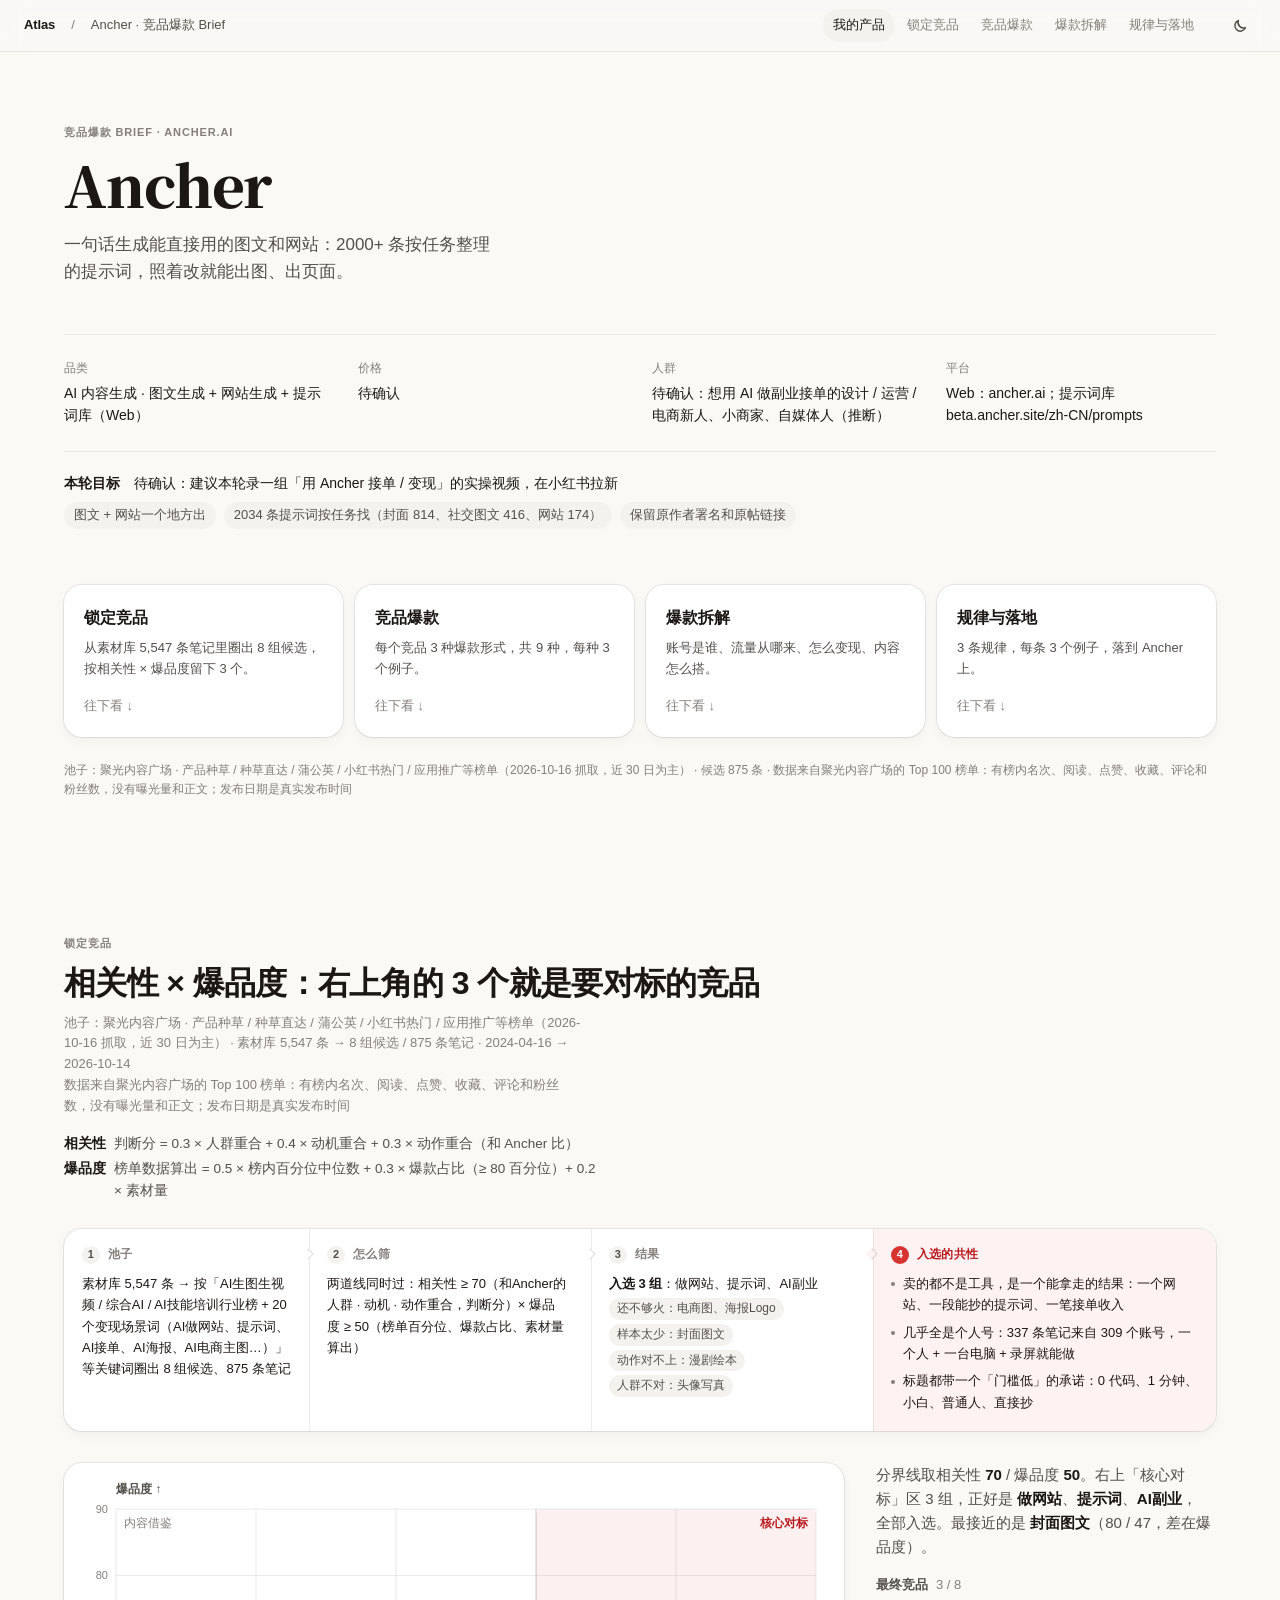
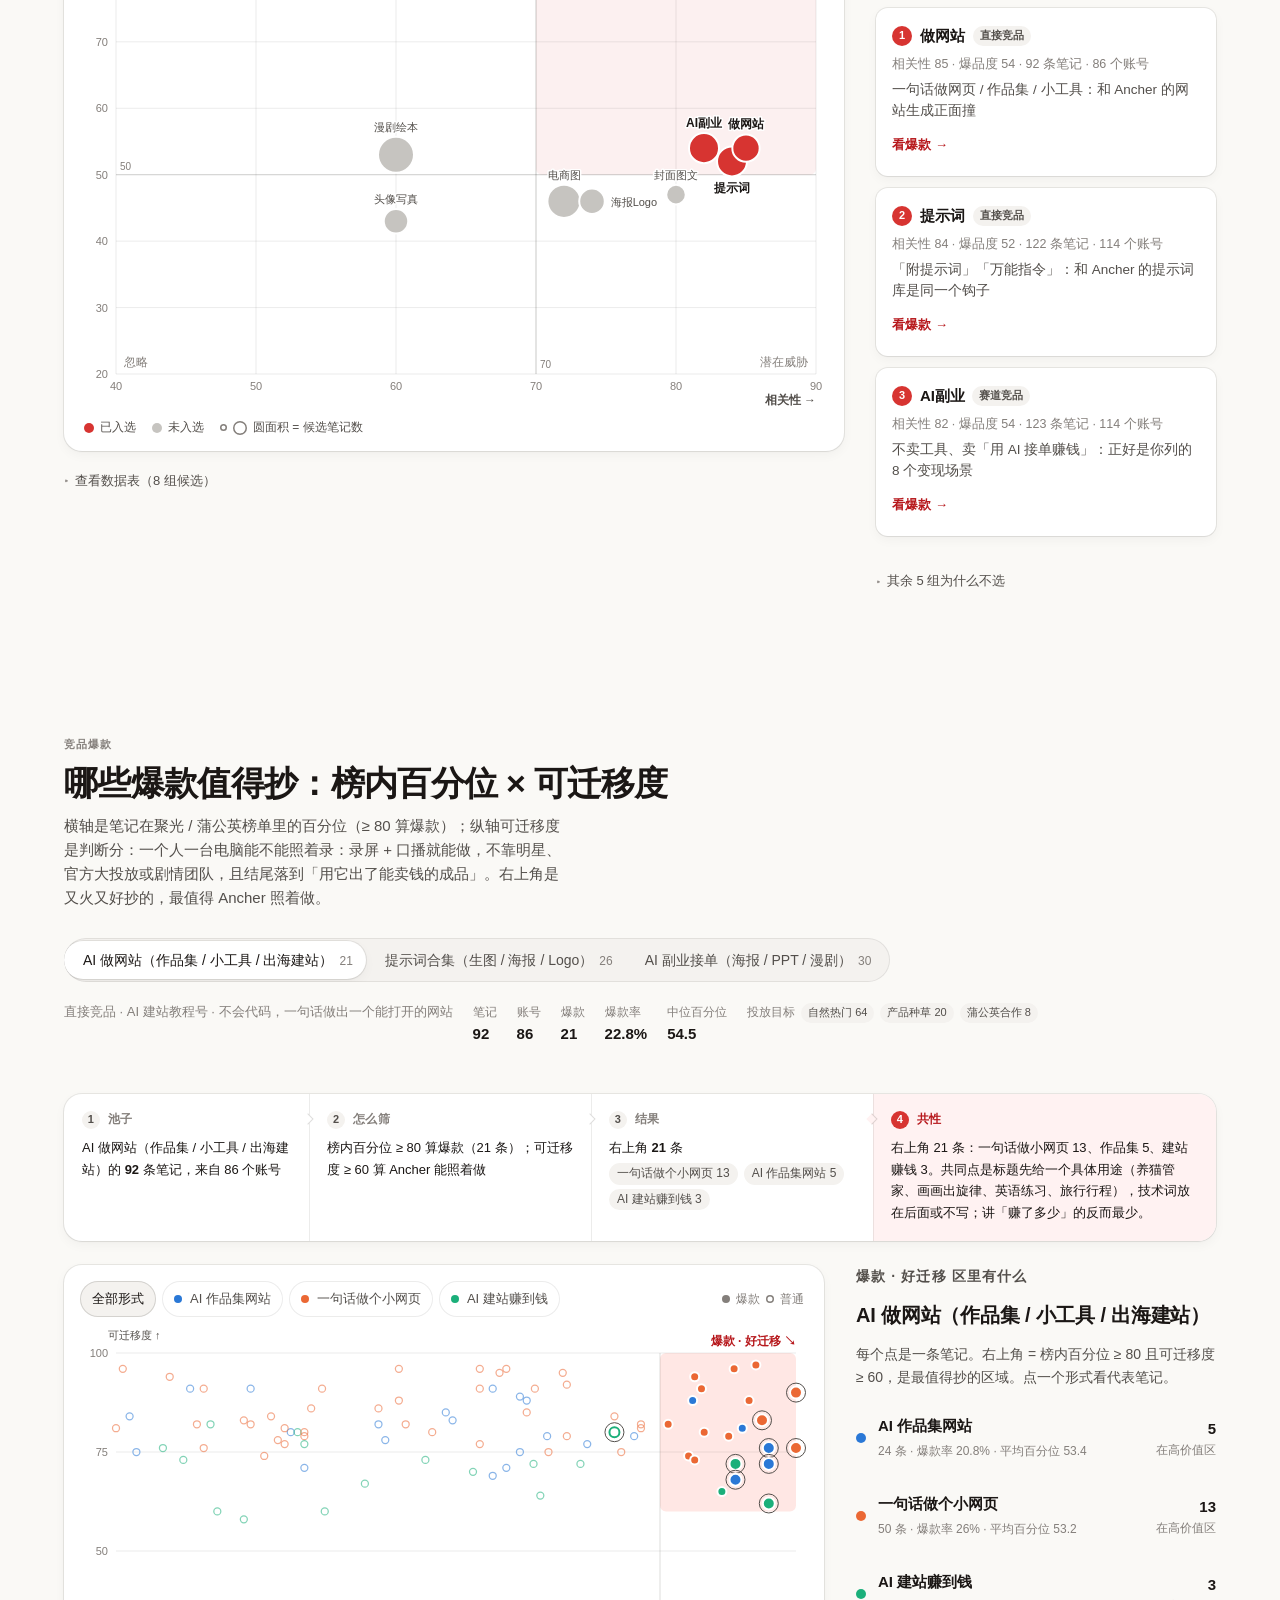
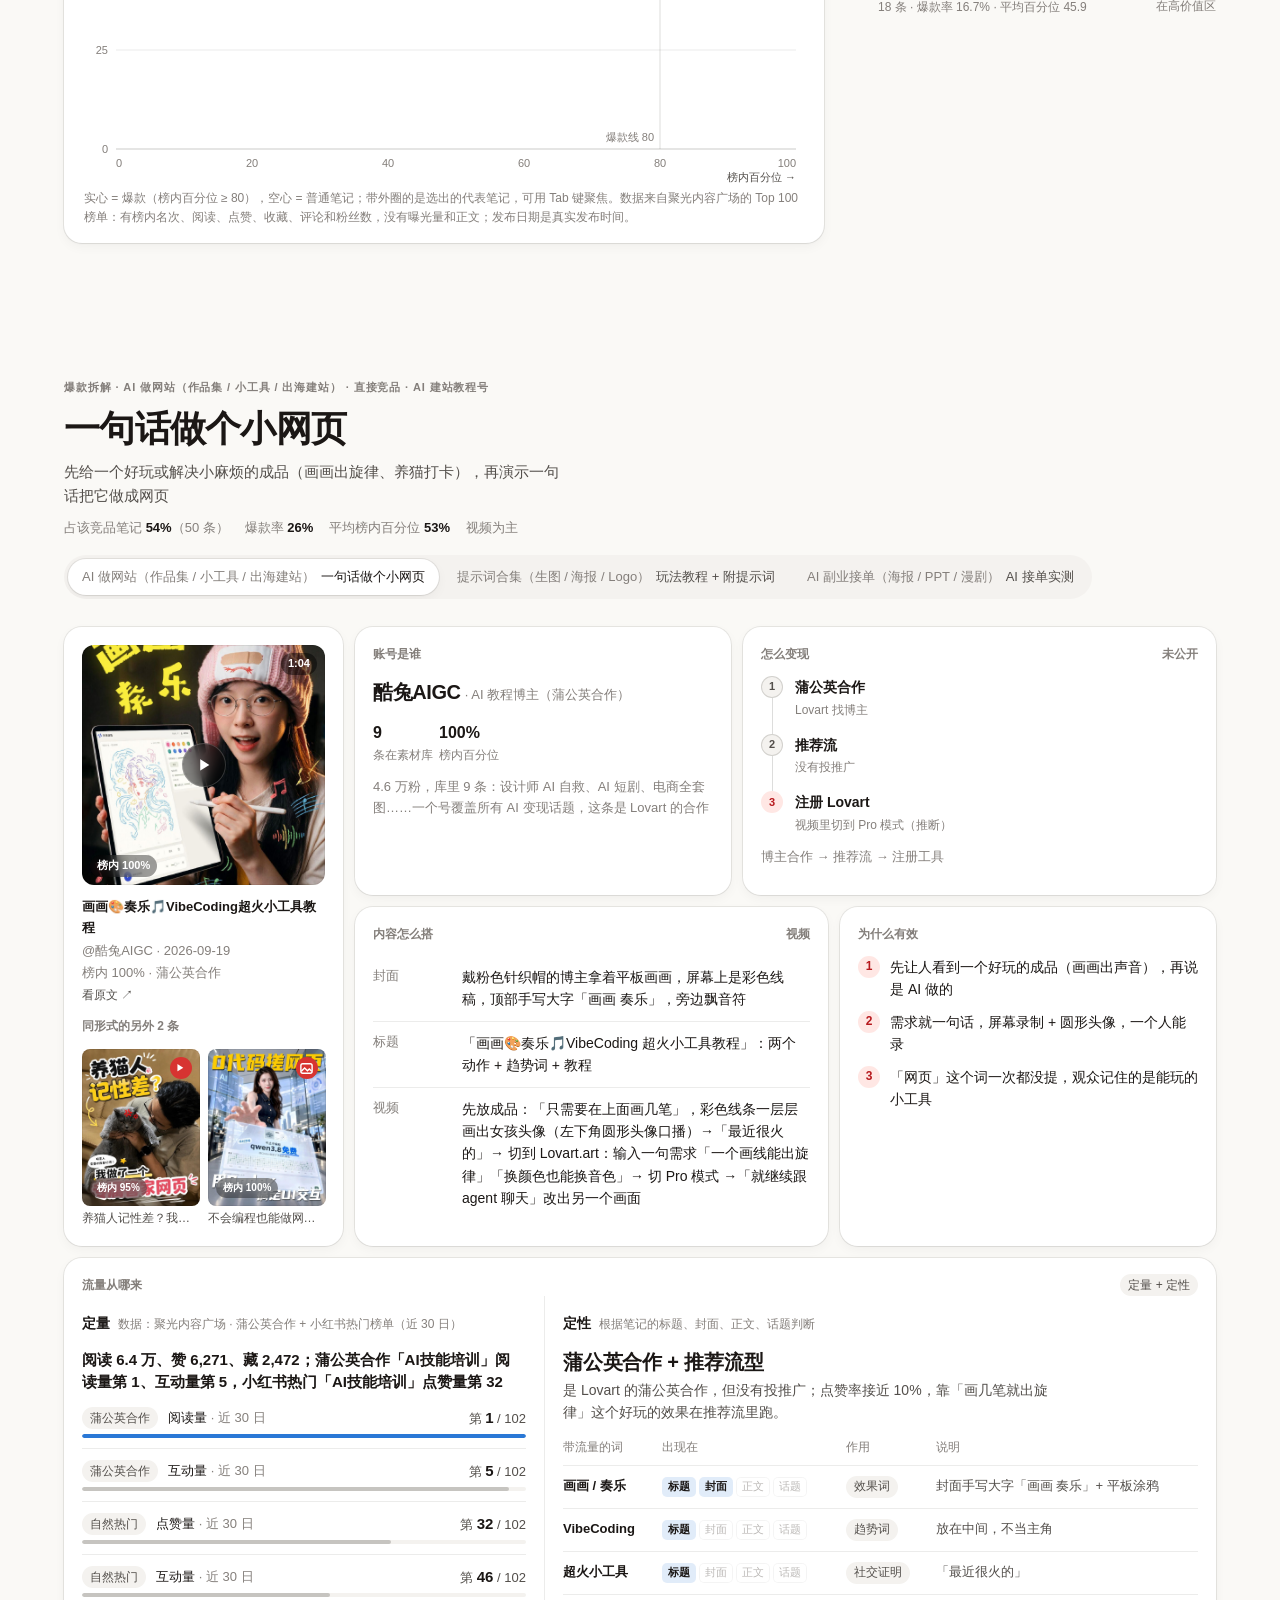
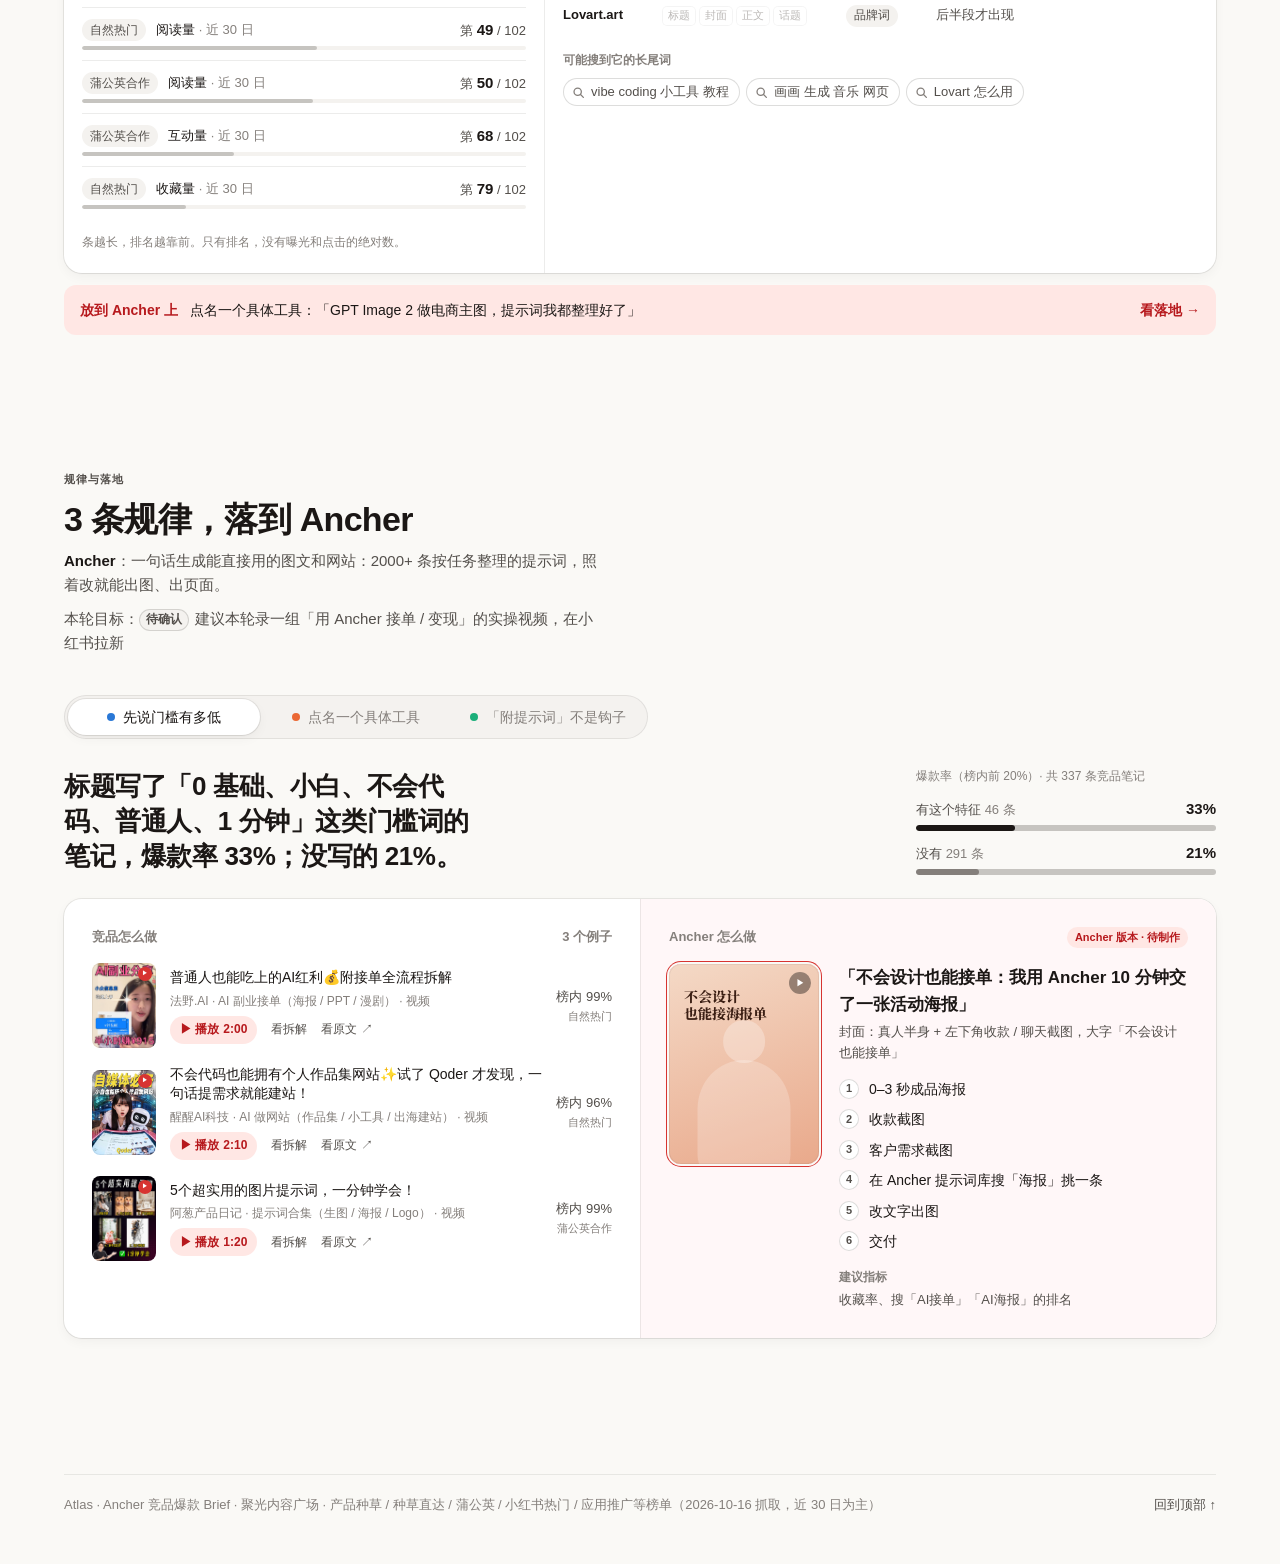
==== site/ancher-gen/index.html @ b638f9b0 "Add Ancher image/web generation brief (ancher-gen) Co-Authored-By: Claude Opus 5.5 <noreply@anthropi" ====
<!doctype html>
<html lang="zh-CN">
<head>
<meta charset="utf-8">
<meta name="viewport" content="width=device-width, initial-scale=1">
<script>try { const t = localStorage.getItem('atlas-theme'); if (t === 'light' || t === 'dark') document.documentElement.dataset.theme = t; } catch {}</script>
<title>Atlas Brief</title>
<link rel="stylesheet" href="../assets/base.css">
<style>

  /* one-page brief frame */
  @media (prefers-reduced-motion: no-preference) { html { scroll-behavior: smooth; } }
  .brief > section { scroll-margin-top: 64px; }
  .brief > section + section { padding-top: 136px; }
  @media (max-width: 720px) { .brief > section + section { padding-top: 104px; } }
  .brief-foot { max-width: 1200px; margin: 136px auto 0; padding: 0 24px 48px; font-size: 13px; color: var(--ink-3); }
  .brief-foot > div { display: flex; flex-wrap: wrap; justify-content: space-between; gap: 8px 24px; padding-top: 20px; border-top: 1px solid var(--line); }
  .brief-foot a { color: var(--ink-2); text-decoration: none; transition: color 150ms ease; }
  @media (hover: hover) and (pointer: fine) { .brief-foot a:hover { color: var(--ink); } }
  @media (max-width: 720px) { .brief-foot { margin-top: 104px; padding: 0 16px 40px; } }

/* keyframes hoisted out of the section scopes (they can't nest) */
@keyframes cv-in { to { opacity: 1; transform: none; } }
@keyframes p1-in { from { opacity: 0; transform: translateY(6px); } }
@keyframes p1-fade { from { opacity: 0; } }
@keyframes v1-pop { from { opacity: 0; transform: scale(0.6); } }
@keyframes p2-in { from { opacity: 0; transform: translateY(8px); } }
@keyframes p2-fade { from { opacity: 0; } }
@keyframes td-in { from { opacity: 0; transform: translateY(8px); } }
@keyframes td-grow { from { transform: scaleX(0.02); } }
@keyframes td-fade { from { opacity: 0; } }
@keyframes rise { from { opacity: 0; transform: translateY(8px); } }
@keyframes fade { from { opacity: 0; } }
@keyframes swap { from { opacity: 0; transform: translateY(4px); } }

/* ================= product ================= */
#product {

  .cv { max-width: 1200px; margin: 0 auto; padding: 72px 24px 0; }
  .cv h1 { font-family: var(--font-serif); font-weight: 900; font-size: clamp(36px, 5vw, 56px); line-height: 1.1; letter-spacing: -0.02em; margin-top: 12px; }
  .cv .lede { margin-top: 16px; font-size: 17px; color: var(--ink-2); max-width: 46ch; }
  .cv-facts { display: grid; grid-template-columns: repeat(4, minmax(0, 1fr)); gap: 24px; margin-top: 48px; padding: 24px 0; border-block: 1px solid var(--line); }
  .cv-facts dt { font-size: 12px; color: var(--ink-3); }
  .cv-facts dd { margin: 4px 0 0; font-size: 14px; }
  .cv-goal { display: flex; flex-wrap: wrap; gap: 8px 24px; align-items: baseline; margin-top: 20px; font-size: 14px; }
  .cv-goal b { font-weight: 600; }
  .cv-sp { display: flex; flex-wrap: wrap; gap: 8px; }
  .cv-sp span { padding: 3px 10px; border-radius: 999px; background: var(--surface-2); color: var(--ink-2); font-size: 13px; }
  .cv-steps { list-style: none; padding: 0; margin: 56px 0 0; display: grid; grid-template-columns: repeat(4, minmax(0, 1fr)); gap: 12px; }
  .cv-steps a {
    display: flex; flex-direction: column; gap: 8px; height: 100%; padding: 20px; border-radius: var(--r-lg);
    background: var(--surface); box-shadow: var(--shadow-1); text-decoration: none;
    transition: box-shadow 200ms var(--ease-out), transform 160ms var(--ease-out);
  }
  @media (hover: hover) and (pointer: fine) { .cv-steps a:hover { box-shadow: var(--shadow-2); } }
  .cv-steps a:active { transform: scale(0.98); }
  .cv-steps .t { font-weight: 600; font-size: 16px; }
  .cv-steps .d { font-size: 13px; color: var(--ink-2); }
  .cv-steps .go { margin-top: auto; padding-top: 8px; font-size: 13px; color: var(--ink-3); }
  .cv-src { margin-top: 24px; font-size: 12px; color: var(--ink-3); }
  .cv-steps li { opacity: 0; transform: translateY(8px); animation: cv-in 300ms var(--ease-out) forwards; }
  .cv-steps li:nth-child(2) { animation-delay: 50ms; } .cv-steps li:nth-child(3) { animation-delay: 100ms; } .cv-steps li:nth-child(4) { animation-delay: 150ms; }
  
  @media (prefers-reduced-motion: reduce) { .cv-steps li { animation: none; opacity: 1; transform: none; } }
  @media (max-width: 860px) { .cv-facts, .cv-steps { grid-template-columns: repeat(2, minmax(0, 1fr)); } }
  @media (max-width: 480px) { .cv { padding: 48px 16px 0; } .cv-facts, .cv-steps { grid-template-columns: 1fr; } }

}
/* ================= competitors ================= */
#competitors {

  .p1 { max-width: 1200px; margin: 0 auto; padding: 0 24px; }
  @media (max-width: 720px) { .p1 { padding: 0 16px; } }
  .p1-head { display: grid; gap: 10px; max-width: 880px; }
  .p1-src, .p1-defs { max-width: 72ch; }
  .p1-head h2 { font-size: clamp(24px, 3vw, 32px); font-weight: 650; letter-spacing: -0.02em; line-height: 1.25; }
  .p1-src { font-size: 13px; color: var(--ink-3); }
  .p1-defs { display: grid; gap: 4px; margin: 6px 0 0; font-size: 13.5px; color: var(--ink-2); }
  .p1-defs div { display: flex; gap: 8px; }
  .p1-defs dt { flex: none; font-weight: 600; color: var(--ink); }
  .p1-defs dd { margin: 0; }
  .p1-section-title { font-size: 13px; font-weight: 600; color: var(--ink-2); margin-bottom: 12px; display: flex; align-items: baseline; gap: 8px; }
  .p1-section-title .num { color: var(--ink-3); font-weight: 500; }

  .p1-picks { display: grid; gap: 12px; }
  .p1-pick {
    position: relative; display: grid; gap: 6px; padding: 16px 16px 14px;
    background: var(--surface); border-radius: var(--r-md); box-shadow: var(--shadow-1);
  }
  .p1-pick-top { display: flex; align-items: center; gap: 8px; }
  .p1-pick-rank { width: 20px; height: 20px; border-radius: 50%; display: grid; place-items: center; flex: none;
    background: var(--accent); color: #fff; font-size: 11px; font-weight: 700; font-variant-numeric: tabular-nums; }
  .p1-pick-name { font-weight: 650; letter-spacing: -0.01em; }
  .p1-kind { font-size: 11px; font-weight: 600; padding: 1px 7px; border-radius: 999px; background: var(--surface-2); color: var(--ink-2); white-space: nowrap; }
  .p1-pick-metrics { font-size: 12.5px; color: var(--ink-3); font-variant-numeric: tabular-nums; }
  .p1-pick-why { font-size: 13.5px; color: var(--ink-2); line-height: 1.55; }
  .p1-pick-link {
    justify-self: start; display: inline-flex; align-items: center; gap: 4px; margin-top: 2px;
    min-height: 32px; font-size: 13px; font-weight: 600; color: var(--accent-ink); text-decoration: none;
    touch-action: manipulation; transition: transform 160ms var(--ease-out);
  }
  .p1-pick-link::after { content: ""; position: absolute; inset: 0; border-radius: inherit; } /* card-wide hit area, link stays the only control */
  .p1-pick-link span { transition: transform 200ms var(--ease-out); }
  @media (hover: hover) and (pointer: fine) {
    .p1-pick:hover .p1-pick-link span { transform: translateX(3px); }
  }
  .p1-pick:has(.p1-pick-link:active) { transform: scale(0.98); }
  .p1-pick { transition: transform 160ms var(--ease-out); }

  .p1-tip {
    position: fixed; z-index: 300; left: 0; top: 0; pointer-events: none;
    max-width: 260px; padding: 10px 12px; border-radius: 10px;
    background: var(--surface); box-shadow: var(--shadow-2);
    font-size: 12.5px; line-height: 1.5; color: var(--ink-2);
    opacity: 0; transform: translateY(2px); transition: opacity 120ms ease-out, transform 120ms ease-out;
  }
  .p1-tip[data-on] { opacity: 1; transform: none; }
  .p1-tip[data-pinned] { pointer-events: auto; }
  .p1-tip .tip-go { display: inline-block; margin-top: 8px; color: var(--accent-ink); font-weight: 600; text-decoration: none; }
  @media (hover: hover) and (pointer: fine) { .p1-tip .tip-go:hover { text-decoration: underline; text-underline-offset: 3px; } }
  .p1-tip .tip-hint { margin-top: 6px; font-size: 11.5px; color: var(--ink-3); }
  .p1-tip b { color: var(--ink); font-weight: 650; font-size: 13.5px; }
  .p1-tip .row { display: flex; justify-content: space-between; gap: 16px; font-variant-numeric: tabular-nums; }
  .p1-tip .row strong { color: var(--ink); font-weight: 600; }
  .p1-tip .why { margin-top: 6px; padding-top: 6px; border-top: 1px solid var(--line); }

  .p1-details { margin-top: 12px; font-size: 13px; }
  .p1-details summary { cursor: pointer; color: var(--ink-2); min-height: 36px; display: flex; align-items: center; gap: 6px; list-style: none; touch-action: manipulation; }
  .p1-details summary::-webkit-details-marker { display: none; }
  .p1-details summary::before { content: "▸"; font-size: 10px; color: var(--ink-3); transition: transform 160ms var(--ease-out); }
  .p1-details[open] summary::before { transform: rotate(90deg); }
  .p1-table-wrap { overflow-x: auto; margin-top: 8px; border-radius: var(--r-sm); box-shadow: var(--shadow-1); background: var(--surface); }
  .p1-table { width: 100%; border-collapse: collapse; font-size: 12.5px; font-variant-numeric: tabular-nums; }
  .p1-table th, .p1-table td { padding: 8px 10px; text-align: right; border-bottom: 1px solid var(--line); white-space: nowrap; }
  .p1-table th:first-child, .p1-table td:first-child { text-align: left; }
  .p1-table th { font-weight: 600; color: var(--ink-3); font-size: 11.5px; }
  .p1-table tr:last-child td { border-bottom: 0; }
  .p1-table tr[data-picked] td:first-child { color: var(--accent-ink); font-weight: 600; }

  .p1-rest { display: grid; gap: 8px; margin-top: 8px; }
  .p1-rest li { display: grid; grid-template-columns: auto 1fr; gap: 2px 10px; font-size: 13px; }
  .p1-rest .n { font-weight: 600; color: var(--ink); }
  .p1-rest .w { grid-column: 1 / -1; color: var(--ink-3); }
  ul.p1-rest { list-style: none; padding: 0; margin: 8px 0 0; }

  .p1-enter { animation: p1-in 280ms var(--ease-out) both; animation-delay: var(--d, 0ms); }
  
  @media (prefers-reduced-motion: reduce) {
    .p1-enter { animation: p1-fade 200ms ease both; }
    
  }

  /* ---------- V1 scatter ---------- */
  .v1-body { display: grid; grid-template-columns: minmax(0, 1fr) 340px; gap: 32px; margin-top: 32px; align-items: start; }
  @media (max-width: 960px) { .v1-body { grid-template-columns: 1fr; gap: 28px; } }
  .v1-chart { background: var(--surface); border-radius: var(--r-lg); box-shadow: var(--shadow-1); padding: 16px 12px 12px; }
  .v1-svg { display: block; width: 100%; overflow: visible; }
  .v1-svg text { font-family: var(--font-sans); }
  .v1-pt { cursor: pointer; outline: none; }
  .v1-pt .mark { transition: stroke-width 120ms ease-out; transform-box: fill-box; transform-origin: center; }
  .v1-pt:focus-visible .mark, .v1-pt[data-on] .mark { stroke: var(--ink); stroke-width: 2; }
  .v1-pt .mark { animation: v1-pop 300ms var(--ease-out) both; animation-delay: var(--d, 0ms); }
  
  @media (prefers-reduced-motion: reduce) { .v1-pt .mark { animation: p1-fade 200ms ease both; } }
  .v1-legend { display: flex; flex-wrap: wrap; gap: 6px 16px; padding: 10px 8px 2px; font-size: 12px; color: var(--ink-2); }
  .v1-legend span { display: inline-flex; align-items: center; gap: 6px; }
  .v1-legend i { display: inline-block; width: 10px; height: 10px; border-radius: 50%; }
  .v1-side { display: grid; gap: 16px; position: sticky; top: 72px; }
  @media (max-width: 960px) { .v1-side { position: static; } }
  .v1-verdict { font-size: 15px; color: var(--ink-2); line-height: 1.6; }
  .v1-verdict strong { color: var(--ink); font-weight: 650; }
  @media (hover: hover) and (pointer: fine) { .p1-next a:hover { color: var(--ink); } .p1-next a:hover span { transform: translateX(3px); } }

}
/* ================= hits ================= */
#hits {


  /* ---------- page-shared bits ---------- */
  .p2 { --gut: 24px; }
  .p2-wrap { max-width: 1200px; margin: 0 auto; padding: 0 var(--gut); }
  .p2-head { padding-top: 0; padding-bottom: 28px; display: grid; gap: 10px; }
  .p2-head h2 { font-size: clamp(24px, 2.4vw + 12px, 34px); font-weight: 650; letter-spacing: -0.02em; line-height: 1.2; }
  .p2-head .lede { color: var(--ink-2); max-width: 60ch; }
  @media (max-width: 720px) { .p2 { --gut: 16px; } .p2-head { padding-top: 0; } }

  button, a { touch-action: manipulation; }

  /* segmented control with sliding indicator */
  .seg { position: relative; display: inline-flex; padding: 3px; gap: 0; border-radius: 999px; background: var(--surface-2); box-shadow: inset 0 0 0 1px var(--line); max-width: 100%; overflow-x: auto; scrollbar-width: none; isolation: isolate; }
  .seg button { position: relative; z-index: 1; height: 38px; padding: 0 16px; border: 0; border-radius: 999px; background: none; color: var(--ink-2); font-size: 14px; font-weight: 500; white-space: nowrap; cursor: pointer; transition: color 150ms ease; }
  .seg button[aria-pressed="true"] { color: var(--ink); }
  .seg button:active { transform: scale(0.97); }
  .seg button small { color: var(--ink-3); font-size: 12px; margin-left: 6px; font-variant-numeric: tabular-nums; }
  .seg .short { display: none; }
  .seg .ind { position: absolute; z-index: 0; top: 3px; left: 0; height: 38px; border-radius: 999px; background: var(--surface); box-shadow: var(--shadow-1); pointer-events: none; }
  .seg[data-ready] .ind { transition: transform 250ms var(--ease-out), width 250ms var(--ease-out); }
  @media (hover: hover) and (pointer: fine) { .seg button:hover { color: var(--ink); } }
  @media (max-width: 520px) {
    .seg { display: flex; width: 100%; overflow: visible; }
    .seg button { flex: 1 1 0; min-width: 0; padding: 0 6px; font-size: 13px; }
    .seg button small { display: none; }
    .seg .full { display: none; }
    .seg .short { display: inline; }
  }

  .stats { display: flex; gap: 20px; margin: 0; }
  .stats div { display: grid; gap: 0; }
  .stats dt { font-size: 12px; color: var(--ink-3); }
  .stats dd { margin: 0; font-weight: 600; font-variant-numeric: tabular-nums; font-size: 15px; }

  .link { display: inline-flex; align-items: center; gap: 4px; color: var(--accent-ink); font-size: 14px; font-weight: 500; text-decoration: none; white-space: nowrap; }
  .link span { transition: transform 200ms var(--ease-out); }
  @media (hover: hover) and (pointer: fine) { .link:hover span { transform: translateX(3px); } }

  .nc { display: grid; gap: 10px; min-width: 0; align-content: start; }
  .nc .cover-wrap { transition: transform 160ms var(--ease-out); }
  .nc:active .cover-wrap { transform: scale(0.97); }
  .nc-t { font-size: 14px; font-weight: 550; line-height: 1.45; display: -webkit-box; -webkit-line-clamp: 2; -webkit-box-orient: vertical; overflow: hidden; }
  .nc-m { display: flex; gap: 10px; font-size: 12px; color: var(--ink-3); font-variant-numeric: tabular-nums; white-space: nowrap; overflow: hidden; }
  .nc-m .acct { overflow: hidden; text-overflow: ellipsis; min-width: 0; color: var(--ink-2); }
  .nc-l { display: flex; flex-wrap: wrap; align-items: center; gap: 4px 8px; font-size: 11px; color: var(--ink-3); }
  .chip { display: inline-flex; align-items: center; height: 20px; padding: 0 7px; border-radius: 999px; background: var(--surface-2); color: var(--ink-2); font-size: 11px; white-space: nowrap; }
  .nc-a { display: flex; flex-wrap: wrap; align-items: center; gap: 12px; font-size: 12px; }
  .nc-a .play-link { align-self: flex-start; }
  .nc-a a { color: var(--accent-ink); text-decoration: none; font-weight: 500; padding: 4px 0; }
  .nc-a a.ext { color: var(--ink-2); }
  @media (hover: hover) and (pointer: fine) { .nc-a a:hover { text-decoration: underline; text-underline-offset: 3px; } }
  .chead { display: flex; flex-wrap: wrap; align-items: baseline; gap: 8px 20px; padding-bottom: 20px; }
  .chead .kind { font-size: 13px; color: var(--ink-3); }
  .chead .obj { display: flex; flex-wrap: wrap; gap: 6px; align-items: center; font-size: 12px; color: var(--ink-3); }

  .enter { animation: p2-in 280ms var(--ease-out) both; animation-delay: calc(var(--i, 0) * 40ms); }
  
  .swap { animation: p2-fade 180ms ease-out both; }
  
  @media (prefers-reduced-motion: reduce) {
    .enter { animation: p2-fade 200ms ease-out both; animation-delay: 0ms; }
    .seg[data-ready] .ind { transition: none; }
  }


  /* ---------- V2 Quadrant ---------- */
  .v2 .bar { display: flex; flex-wrap: wrap; align-items: center; gap: 12px; padding-bottom: 20px; }
  .v2 .grid { display: grid; grid-template-columns: minmax(0, 1fr) 360px; gap: 32px; align-items: start; }
  .v2 .chart-card { background: var(--surface); border-radius: var(--r-lg); box-shadow: var(--shadow-1); padding: 16px 16px 8px; min-width: 0; }
  .v2 .legend { display: flex; flex-wrap: wrap; gap: 6px; margin-bottom: 8px; }
  .v2 .legend button { display: inline-flex; align-items: center; gap: 8px; min-height: 36px; padding: 0 12px; border: 0; border-radius: 999px; background: transparent; color: var(--ink-2); font-size: 13px; cursor: pointer; box-shadow: inset 0 0 0 1px var(--line); transition: background-color 150ms ease, color 150ms ease, box-shadow 150ms ease; }
  .v2 .legend button[aria-pressed="true"] { background: var(--surface-2); color: var(--ink); box-shadow: inset 0 0 0 1px var(--line-strong); }
  .v2 .legend button:active { transform: scale(0.97); }
  .v2 .legend i { width: 8px; height: 8px; border-radius: 50%; background: var(--sw); flex: none; }
  .v2 .legend .hollow { display: inline-flex; align-items: center; gap: 6px; margin-left: auto; font-size: 12px; color: var(--ink-3); padding: 0 4px; }
  .v2 .legend .hollow b { width: 8px; height: 8px; border-radius: 50%; box-shadow: inset 0 0 0 1.5px var(--ink-3); }
  .v2 .legend .hollow b.f { background: var(--ink-3); box-shadow: none; }
  .v2 .plot { position: relative; }
  .v2 svg { display: block; width: 100%; overflow: visible; touch-action: manipulation; }
  .v2 svg text { font-family: var(--font-sans); fill: var(--ink-3); font-size: 11px; font-variant-numeric: tabular-nums; }
  .v2 .dot { transition: opacity 180ms ease; }
  .v2 .tip { position: absolute; z-index: 5; pointer-events: none; min-width: 140px; max-width: 220px; padding: 8px 10px; border-radius: 10px; background: var(--surface); box-shadow: var(--shadow-2); font-size: 12px; line-height: 1.45; opacity: 0; transform: translate(-50%, calc(-100% - 12px)) scale(0.97); transform-origin: 50% 100%; transition: opacity 120ms ease-out, transform 120ms ease-out; }
  .v2 .tip[data-show] { opacity: 1; transform: translate(-50%, calc(-100% - 12px)); }
  .v2 .tip strong { display: block; font-size: 15px; font-variant-numeric: tabular-nums; color: var(--ink); }
  .v2 .tip .k { display: flex; align-items: center; gap: 6px; color: var(--ink-2); }
  .v2 .tip .k i { width: 10px; height: 2px; border-radius: 1px; background: var(--sw); }
  .v2 .tip .tt { color: var(--ink); margin-top: 4px; font-weight: 550; }
  .v2 .tip .ac { color: var(--ink-3); }
  .v2 .note { font-size: 12px; color: var(--ink-3); padding: 4px 4px 8px; }
  .v2 .panel { display: grid; gap: 16px; position: sticky; top: 72px; }
  .v2 .panel h2 { font-size: 20px; font-weight: 650; letter-spacing: -0.01em; display: flex; align-items: center; gap: 10px; }
  .v2 .panel h2 i { width: 10px; height: 10px; border-radius: 50%; background: var(--sw); flex: none; }
  .v2 .panel p { color: var(--ink-2); font-size: 14px; }
  .v2 .panel .trio { display: grid; grid-template-columns: repeat(3, minmax(0, 1fr)); gap: 10px; }
  .v2 .panel .trio .nc-t { font-size: 12px; }
  .v2 .panel .trio .nc-m { font-size: 11px; flex-direction: column; gap: 2px; }
  .v2 .panel .trio .nc-a { flex-direction: column; gap: 0; }
  .v2 .frow { display: grid; grid-template-columns: 10px minmax(0, 1fr) auto; gap: 12px; align-items: center; width: 100%; text-align: left; padding: 14px 12px; border: 0; border-radius: var(--r-md); background: transparent; cursor: pointer; transition: background-color 150ms ease; }
  .v2 .frow:active { transform: scale(0.98); }
  @media (hover: hover) and (pointer: fine) { .v2 .frow:hover { background: var(--surface-2); } }
  .v2 .frow i { width: 10px; height: 10px; border-radius: 50%; background: var(--sw); }
  .v2 .frow b { font-weight: 600; display: block; }
  .v2 .frow small { color: var(--ink-3); font-size: 12px; }
  .v2 .frow .q { font-variant-numeric: tabular-nums; font-weight: 600; text-align: right; }
  .v2 .frow .q small { display: block; font-weight: 400; }
  @media (max-width: 960px) { .v2 .grid { grid-template-columns: minmax(0, 1fr); } .v2 .panel { position: static; } .v2 .legend .hollow { margin-left: 0; } }



}
/* ================= teardown ================= */
#teardown {

  .td { max-width: 1200px; margin: 0 auto; padding: 0 24px; }
  @media (max-width: 720px) { .td { padding: 0 16px; } }
  .td button, .td a { touch-action: manipulation; }

  .td-in { animation: td-in 260ms var(--ease-out) both; animation-delay: calc(var(--i, 0) * 45ms); }
  
  .td-grow { transform-origin: left center; animation: td-grow 300ms var(--ease-out) both; animation-delay: calc(120ms + var(--i, 0) * 45ms); }
  
  @media (prefers-reduced-motion: reduce) {
    .td-in { animation: td-fade 200ms ease both; animation-delay: 0ms; }
    .td-grow { animation: none; }
    
  }

  /* header */
  .td-head { display: grid; grid-template-columns: minmax(0, 1fr); gap: 10px; }
  .td-head > * { min-width: 0; }
  .td-head h2 { font-size: clamp(26px, 3vw + 12px, 36px); font-weight: 650; letter-spacing: -0.02em; line-height: 1.2; }
  .td-head .desc { color: var(--ink-2); max-width: 60ch; }
  .td-meta { display: flex; flex-wrap: wrap; gap: 6px 16px; color: var(--ink-3); font-size: 13px; }
  .td-meta b { color: var(--ink); font-weight: 600; }

  /* switcher between the researched teardowns */
  .td-switch { display: flex; gap: 4px; padding: 4px; border-radius: 999px; background: var(--surface-2); width: max-content; max-width: 100%; overflow-x: auto; scrollbar-width: none; }
  .td-switch button {
    flex: none; border: 0; background: transparent; cursor: pointer;
    min-height: 36px; padding: 0 14px; border-radius: 999px; font-size: 13px; color: var(--ink-2);
    transition: color 150ms ease-out, background-color 150ms ease-out, box-shadow 150ms ease-out, transform 160ms var(--ease-out);
  }
  .td-switch button:active { transform: scale(0.97); }
  @media (hover: hover) and (pointer: fine) { .td-switch button:hover { color: var(--ink); } }
  .td-switch button[aria-pressed="true"] { background: var(--surface); color: var(--ink); box-shadow: var(--shadow-1); }
  .td-switch .c { color: var(--ink-3); margin-right: 6px; }
  .td-switch .c-short { display: none; }
  @media (max-width: 520px) {
    .td-switch { display: grid; grid-template-columns: repeat(3, minmax(0, 1fr)); width: 100%; overflow: visible; border-radius: 14px; }
    .td-switch button { display: grid; align-content: center; gap: 1px; min-width: 0; min-height: 48px; padding: 4px 6px; border-radius: 10px; text-align: center; }
    .td-switch .c { margin: 0; font-size: 13px; font-weight: 600; color: inherit; }
    .td-switch .c-full { display: none; }
    .td-switch .c-short { display: inline; }
    .td-switch .fn { font-size: 11px; color: var(--ink-3); white-space: nowrap; overflow: hidden; text-overflow: ellipsis; }
  }

  .td-sub { color: var(--ink-2); font-size: 14px; }
  .td-muted { color: var(--ink-3); font-size: 13px; }
  .td-chip { display: inline-flex; align-items: center; height: 22px; padding: 0 8px; border-radius: 999px; background: var(--surface-2); font-size: 12px; font-weight: 500; color: var(--ink-2); white-space: nowrap; }

  /* bento */
  .td-grid { display: grid; grid-template-columns: repeat(12, minmax(0, 1fr)); gap: 12px; margin-top: 28px; }
  .td-card { background: var(--surface); border-radius: var(--r-lg); box-shadow: var(--shadow-1); padding: 18px; min-width: 0; display: grid; gap: 12px; align-content: start; }
  .td-lbl { display: flex; justify-content: space-between; align-items: center; gap: 8px; font-size: 12px; font-weight: 600; color: var(--ink-3); }
  .td-lbl h2 { font: inherit; color: inherit; }
  .hero { grid-column: span 3; grid-row: span 2; }
  .acct { grid-column: span 4; }
  .fun { grid-column: span 5; }
  .struct { grid-column: span 5; }
  .why { grid-column: span 4; }
  .traffic, .apply-wrap { grid-column: 1 / -1; }
  .hero .cap { font-size: 13px; display: grid; gap: 2px; }
  /* cover fills the 2-row tile so it never leaves dead space under it */
  @media (min-width: 721px) {
    .hero { display: flex; flex-direction: column; }
    .hero > .cover-wrap { flex: 1; display: flex; min-height: 0; }
    .hero > .cover-wrap > .cover { flex: 1; aspect-ratio: auto; min-height: 240px; }
  }
  .acct .name { font-size: 20px; font-weight: 650; letter-spacing: -0.02em; }
  .kpis { display: grid; grid-template-columns: repeat(2, auto); justify-content: start; column-gap: 32px; gap: 6px; font-size: 12px; color: var(--ink-3); }
  .kpis b { display: block; color: var(--ink); font-size: 16px; font-weight: 650; }
  @media (max-width: 1080px) {
    .hero { grid-column: span 4; }
    .acct, .fun { grid-column: span 8; }
    .struct, .why { grid-column: span 6; }
  }
  @media (max-width: 720px) {
    .td-grid { grid-template-columns: 1fr; }
    .td-grid > * { grid-column: 1 / -1 !important; grid-row: auto !important; }
    .hero { grid-template-columns: 120px 1fr; align-items: start; }
    .hero .sibs-h, .hero .sibs { grid-column: 1 / -1; }
    .hero .sibs { grid-template-columns: repeat(2, 120px); }
  }

  /* hero extras */
  .hero .cap a { color: var(--ink-2); text-decoration: none; font-size: 12px; }
  @media (hover: hover) and (pointer: fine) { .hero .cap a:hover { color: var(--ink); text-decoration: underline; text-underline-offset: 2px; } }
  .sibs { display: grid; grid-template-columns: repeat(2, minmax(0, 1fr)); gap: 8px; }
  .sibs a { display: grid; gap: 4px; text-decoration: none; font-size: 12px; color: var(--ink-2); min-width: 0; }
  .sibs a span { white-space: nowrap; overflow: hidden; text-overflow: ellipsis; }
  .sibs .cover { border-radius: var(--r-sm); }
  .sibs .cover-tag { font-size: 10px; }
  .sibs-h { font-size: 12px; font-weight: 600; color: var(--ink-3); }

  /* leaderboard records (定量) */
  .recs { list-style: none; margin: 0; padding: 0; display: grid; }
  .recs li { display: grid; grid-template-columns: auto minmax(0, 1fr) auto; align-items: center; gap: 4px 10px; padding: 10px 0; border-top: 1px solid var(--line); font-size: 13px; }
  .recs li:first-child { border-top: 0; padding-top: 0; }
  .recs .m { min-width: 0; overflow: hidden; text-overflow: ellipsis; white-space: nowrap; color: var(--ink); }
  .recs .m span { color: var(--ink-3); }
  .recs .rk { font-variant-numeric: tabular-nums; color: var(--ink-2); white-space: nowrap; }
  .recs .rk b { color: var(--ink); font-weight: 650; font-size: 15px; }
  .recs .trk { grid-column: 1 / -1; height: 4px; border-radius: 2px; background: var(--surface-2); overflow: hidden; }
  .recs .trk span { display: block; height: 100%; border-radius: 2px; background: var(--s1); }
  .recs li + li .trk span { background: var(--s-muted); }
  .q-sum { font-size: 15px; font-weight: 600; line-height: 1.45; max-width: 52ch; }

  /* money chain */
  .chain { list-style: none; margin: 0; padding: 0; display: grid; gap: 0; counter-reset: st; }
  .chain li { position: relative; display: grid; grid-template-columns: 22px 1fr; gap: 2px 12px; padding-bottom: 14px; counter-increment: st; }
  .chain li:last-child { padding-bottom: 0; }
  .chain li::before { content: counter(st); grid-row: span 2; display: grid; place-items: center; width: 22px; height: 22px; border-radius: 50%; background: var(--surface-2); box-shadow: inset 0 0 0 1px var(--line-strong); font-size: 11px; font-weight: 650; color: var(--ink-2); font-variant-numeric: tabular-nums; z-index: 1; }
  .chain li:last-child::before { background: var(--accent-soft); color: var(--accent-ink); box-shadow: none; }
  .chain li:not(:last-child)::after { content: ""; position: absolute; left: 10.5px; top: 22px; bottom: 0; width: 1px; background: var(--line-strong); }
  .chain b { font-size: 14px; font-weight: 600; }
  .chain span { font-size: 12px; color: var(--ink-3); }
  .inf { display: inline-flex; align-items: center; height: 18px; padding: 0 6px; margin-left: 6px; border-radius: 999px; font-size: 11px; color: var(--ink-3); box-shadow: inset 0 0 0 1px var(--line-strong); vertical-align: 1px; }

  /* structure + why */
  .steps { list-style: none; margin: 0; padding: 0; display: grid; }
  .steps li { display: grid; grid-template-columns: 5.5em 1fr; gap: 12px; padding: 10px 0; border-top: 1px solid var(--line); font-size: 14px; }
  .steps li:first-child { border-top: 0; }
  .steps .t { color: var(--ink-3); font-size: 13px; font-variant-numeric: tabular-nums; }
  .whys { list-style: none; margin: 0; padding: 0; display: grid; gap: 10px; counter-reset: why; }
  .whys li { counter-increment: why; display: grid; grid-template-columns: 22px 1fr; gap: 10px; font-size: 14px; }
  .whys li::before { content: counter(why); display: grid; place-items: center; width: 22px; height: 22px; border-radius: 50%; background: var(--accent-soft); color: var(--accent-ink); font-size: 12px; font-weight: 650; }

  /* ---------- 流量从哪来 ---------- */
  .traffic { padding: 0; gap: 0; }
  .traffic > .td-lbl { padding: 16px 18px 0; }
  .traffic .layers { display: grid; grid-template-columns: minmax(0, 5fr) minmax(0, 7fr); }
  .traffic .layers.qual-only { grid-template-columns: minmax(0, 1fr); }
  .layer { display: grid; gap: 14px; align-content: start; padding: 16px 18px 20px; min-width: 0; }
  .layer + .layer { border-left: 1px solid var(--line); }
  .layer-h { display: flex; align-items: baseline; gap: 8px; flex-wrap: wrap; }
  .layer-h b { font-size: 14px; font-weight: 600; color: var(--ink); }
  .layer-h span { font-size: 12px; color: var(--ink-3); }
  .foot { display: grid; gap: 2px; font-size: 12px; color: var(--ink-3); }
  .foot b { color: var(--ink-2); font-weight: 600; }
  .nodata { margin: 14px 18px 0; padding: 10px 12px; border-radius: var(--r-sm); background: var(--surface-2); font-size: 13px; color: var(--ink-2); }

  .verdict { display: grid; gap: 4px; }
  .verdict strong { font-size: 20px; font-weight: 650; letter-spacing: -0.01em; line-height: 1.3; }
  .verdict p { font-size: 14px; color: var(--ink-2); max-width: 65ch; }

  .kw { width: 100%; border-collapse: collapse; font-size: 13px; }
  .kw th { text-align: left; font-size: 12px; font-weight: 500; color: var(--ink-3); padding: 0 12px 8px 0; white-space: nowrap; }
  .kw td { padding: 10px 12px 10px 0; border-top: 1px solid var(--line); vertical-align: middle; }
  .kw th:last-child, .kw td:last-child { padding-right: 0; }
  .kw .w { font-weight: 600; white-space: nowrap; }
  .kw .note { color: var(--ink-2); }
  .where { display: inline-flex; gap: 3px; }
  .where span { display: inline-grid; place-items: center; height: 20px; padding: 0 6px; border-radius: 5px; font-size: 11px; white-space: nowrap; }
  .where .on { background: color-mix(in oklch, var(--s1) 14%, transparent); color: var(--ink); font-weight: 600; }
  .where .off { color: var(--ink-3); opacity: 0.55; box-shadow: inset 0 0 0 1px var(--line); }

  .lt { display: grid; gap: 8px; }
  .lt-h { font-size: 12px; font-weight: 600; color: var(--ink-3); }
  .lt ul { display: flex; flex-wrap: wrap; gap: 6px; margin: 0; padding: 0; list-style: none; }
  .lt li { display: inline-flex; align-items: center; gap: 6px; height: 28px; padding: 0 11px 0 9px; border-radius: 999px; font-size: 13px; color: var(--ink-2); box-shadow: inset 0 0 0 1px var(--line-strong); }
  .lt svg { width: 13px; height: 13px; flex: none; color: var(--ink-3); }

  @media (max-width: 960px) {
    .traffic .layers { grid-template-columns: minmax(0, 1fr); }
    .layer + .layer { border-left: 0; border-top: 1px solid var(--line); }
  }
  @media (max-width: 720px) {
    .kw thead { display: none; }
    .kw, .kw tbody, .kw tr, .kw td { display: block; }
    .kw tr { display: grid; grid-template-columns: auto 1fr; gap: 6px 10px; padding: 12px 0; border-top: 1px solid var(--line); }
    .kw td { padding: 0; border: 0; }
    .kw .where-td { grid-column: 1 / -1; grid-row: 2; }
    .kw .note { grid-column: 1 / -1; }
    .kw .role { justify-self: end; }
  }

  /* apply */
  .apply {
    display: flex; align-items: center; gap: 12px; flex-wrap: wrap;
    padding: 14px 16px; border-radius: var(--r-md); background: var(--accent-soft); text-decoration: none; font-size: 14px;
    transition: transform 160ms var(--ease-out);
  }
  .apply:active { transform: scale(0.98); }
  .apply .lbl { font-weight: 650; color: var(--accent-ink); }
  .apply .go { margin-left: auto; color: var(--accent-ink); font-weight: 600; white-space: nowrap; }

  /* empty state */
  .empty { display: grid; grid-template-columns: 220px 1fr; gap: 32px; align-items: start; margin-top: 32px; }
  .empty .msg { display: grid; gap: 14px; padding-top: 8px; }
  .empty h2 { font-size: 22px; font-weight: 650; letter-spacing: -0.01em; }
  .empty .stats { display: grid; grid-template-columns: repeat(4, auto); justify-content: start; gap: 4px 28px; margin: 6px 0; }
  .empty .stats span { color: var(--ink-3); font-size: 13px; }
  .empty .stats b { display: block; font-size: 20px; font-weight: 650; color: var(--ink); }
  .empty .done { display: grid; gap: 8px; margin: 0; padding: 0; list-style: none; }
  .empty .done a { display: flex; gap: 10px; align-items: center; min-height: 44px; padding: 0 14px; border-radius: var(--r-md); background: var(--surface); box-shadow: var(--shadow-1); text-decoration: none; font-size: 14px; transition: box-shadow 150ms ease-out, transform 160ms var(--ease-out); }
  .empty .done a:active { transform: scale(0.98); }
  @media (hover: hover) and (pointer: fine) { .empty .done a:hover { box-shadow: var(--shadow-2); } }
  .empty .done a span { color: var(--ink-3); }
  @media (max-width: 720px) {
    .empty { grid-template-columns: 1fr; gap: 20px; }
    .empty .cover-wrap { max-width: 200px; }
    .empty .stats { grid-template-columns: repeat(2, auto); }
  }

}
/* ================= playbook ================= */
#playbook {


  /* ---------- page frame ---------- */
  .p4 { max-width: 1200px; margin: 0 auto; padding: 0 24px; }
  .p4-head { display: grid; gap: 10px; margin-bottom: 40px; }
  .p4-head h2 { font-size: clamp(26px, 3vw, 34px); font-weight: 650; letter-spacing: -0.02em; line-height: 1.2; }
  .p4-head p { color: var(--ink-2); max-width: 65ch; }
  .p4-head p b { color: var(--ink); font-weight: 600; }

  .seg button, .v2-row a { touch-action: manipulation; }
  .tbc { display: inline-flex; align-items: center; margin-right: 6px; padding: 1px 7px; border-radius: 999px; font-size: 12px; font-weight: 600; color: var(--ink-2); background: var(--surface-2); box-shadow: inset 0 0 0 1px var(--line-strong); vertical-align: 1px; }

  /* law identity dot — always paired with the law label, never color alone */
  .lawdot { display: inline-block; width: 8px; height: 8px; border-radius: 50%; background: var(--lc); flex: none; }
  [data-law="L1"] { --lc: var(--s1); }
  [data-law="L2"] { --lc: var(--s2); }
  [data-law="L3"] { --lc: var(--s3); }

  /* evidence: two direct-labeled bars on one 0–100% scale */
  .ev { display: grid; gap: 10px; width: 300px; max-width: 100%; margin: 0; }
  .ev-cap { font-size: 12px; color: var(--ink-3); }
  .ev-row { display: grid; grid-template-columns: 1fr auto; gap: 4px 12px; align-items: baseline; font-size: 13px; color: var(--ink-2); }
  .ev-row b { color: var(--ink); font-weight: 650; font-variant-numeric: tabular-nums; font-size: 15px; }
  .ev-row .n { font-variant-numeric: tabular-nums; color: var(--ink-3); }
  .ev-track { grid-column: 1 / -1; position: relative; height: 6px; border-radius: 999px; background: var(--s-muted); overflow: hidden; }
  .ev-fill { position: absolute; inset: 0 auto 0 0; border-radius: inherit; background: var(--ink); }
  .ev-row.is-muted .ev-fill { background: var(--ink-3); }
  .ev-dots { display: flex; flex-wrap: wrap; gap: 3px; grid-column: 1 / -1; }
  .ev-dots i { width: 6px; height: 6px; border-radius: 50%; background: var(--ink); }

  /* product mock badge */
  .mock { position: relative; }
  .mock .cover { box-shadow: 0 0 0 2px var(--bg), 0 0 0 3px var(--accent); }
  .mock-badge {
    display: inline-flex; align-items: center; gap: 6px; width: fit-content;
    font-size: 11px; font-weight: 600; color: var(--accent-ink);
    padding: 2px 8px; border-radius: 999px; background: var(--accent-soft); white-space: nowrap;
  }

  .kv { display: grid; grid-template-columns: 3.5em 1fr; gap: 6px 12px; margin: 0; font-size: 14px; }
  .kv dt { color: var(--ink-3); }
  .kv dd { margin: 0; color: var(--ink); }
  .kpi { margin-top: 16px; font-size: 13px; color: var(--ink-2); }
  .kpi b { display: block; font-size: 12px; font-weight: 600; color: var(--ink-3); margin-bottom: 2px; }

  /* entrance: transform + opacity only, staggered */
  .rise { animation: rise 280ms var(--ease-out) both; animation-delay: calc(var(--i, 0) * 50ms); }
  
  @media (prefers-reduced-motion: reduce) {
    .rise { animation-name: fade; }
    
  }

  /* ---------- 映射 ---------- */
  .seg { position: relative; display: inline-grid; grid-auto-flow: column; grid-auto-columns: 1fr; padding: 4px; border-radius: 999px; background: var(--surface-2); box-shadow: inset 0 0 0 1px var(--line); margin-bottom: 28px; max-width: 100%; }
  .seg-hl { position: absolute; top: 4px; bottom: 4px; left: 4px; border-radius: 999px; background: var(--surface); box-shadow: var(--shadow-1); transition: transform 220ms var(--ease-out); }
  .seg button { position: relative; display: flex; align-items: center; justify-content: center; gap: 8px; height: 36px; padding: 0 18px; border: 0; background: none; border-radius: 999px; cursor: pointer; color: var(--ink-3); font-size: 14px; white-space: nowrap; transition: color 150ms ease; }
  .seg button[aria-selected="true"] { color: var(--ink); }
  @media (hover: hover) and (pointer: fine) { .seg button:hover { color: var(--ink); } }
  .seg button:active { transform: scale(0.97); }
  @media (max-width: 560px) { .seg { display: grid; width: 100%; } .seg button { height: auto; min-height: 44px; padding: 6px 8px; font-size: 12px; line-height: 1.3; white-space: normal; text-align: left; } }
  .v2-panel { display: grid; gap: 24px; }
  .v2-panel.swap { animation: swap 180ms var(--ease-out); }
  
  @media (prefers-reduced-motion: reduce) { .v2-panel.swap { animation-name: fade; } .seg-hl { transition: none; } }
  .v2-claim { display: grid; grid-template-columns: 1fr auto; gap: 24px; align-items: end; }
  .v2-claim h2 { font-size: clamp(20px, 2.4vw, 26px); font-weight: 650; letter-spacing: -0.015em; line-height: 1.35; max-width: 32ch; }
  .v2-panes { display: grid; grid-template-columns: 1fr 1fr; gap: 0; border-radius: var(--r-lg); box-shadow: var(--shadow-1); background: var(--surface); overflow: hidden; }
  .v2-pane { padding: 28px; display: grid; gap: 16px; align-content: start; min-width: 0; }
  .v2-pane + .v2-pane { border-left: 1px solid var(--line); background: color-mix(in oklch, var(--accent-soft) 35%, var(--surface)); }
  .v2-pane h3 { font-size: 13px; font-weight: 600; color: var(--ink-3); display: flex; justify-content: space-between; gap: 8px; align-items: center; }
  .v2-row { display: grid; grid-template-columns: 64px 1fr auto; gap: 14px; align-items: center; padding: 8px; margin: -8px; border-radius: var(--r-md); transition: background-color 150ms ease; }
  @media (hover: hover) and (pointer: fine) { .v2-row:hover { background: var(--surface-2); } }
  .v2-row a { text-decoration: none; }
  .v2-row-cov { display: block; border-radius: 8px; transition: transform 160ms var(--ease-out); }
  .v2-row-cov:active { transform: scale(0.97); }
  .v2-row .cover { border-radius: 8px; }
  .v2-row-l { display: flex; flex-wrap: wrap; align-items: center; gap: 14px; margin-top: 4px; font-size: 12px; }
  .v2-row-l a { color: var(--ink-2); padding: 2px 0; transition: color 150ms ease; }
  @media (hover: hover) and (pointer: fine) { .v2-row-l a:hover { color: var(--ink); } .v2-row-t:hover { text-decoration: underline; text-underline-offset: 3px; text-decoration-color: var(--line-strong); } }
  .v2-row .cover-text { font-size: 9px; left: 8%; right: 8%; }
  .v2-row .cover-play { width: 14px; height: 14px; font-size: 6px; right: 4px; top: 4px; }
  .v2-row-t { font-size: 14px; font-weight: 500; line-height: 1.4; display: -webkit-box; -webkit-line-clamp: 2; -webkit-box-orient: vertical; overflow: hidden; }
  .v2-row-m { font-size: 12px; color: var(--ink-3); margin-top: 2px; }
  .v2-row-n { font-size: 13px; color: var(--ink-2); font-variant-numeric: tabular-nums; text-align: right; white-space: nowrap; }
  .v2-row-n small { display: block; font-size: 11px; color: var(--ink-3); }
  .v2-me { display: grid; grid-template-columns: 150px 1fr; gap: 20px; }
  .v2-me h4 { font-size: 17px; font-weight: 650; margin-bottom: 4px; }
  .v2-me .sub { font-size: 13px; color: var(--ink-2); }
  .steps-list { list-style: none; padding: 0; margin: 14px 0 0; display: grid; gap: 8px; counter-reset: s; }
  .steps-list li { counter-increment: s; display: grid; grid-template-columns: 22px 1fr; gap: 8px; font-size: 14px; }
  .steps-list li::before { content: counter(s); width: 20px; height: 20px; border-radius: 50%; display: grid; place-items: center; font-size: 11px; font-weight: 600; background: var(--surface); box-shadow: inset 0 0 0 1px var(--line-strong); color: var(--ink-2); margin-top: 1px; }
  @media (max-width: 860px) {
    .v2-panes { grid-template-columns: 1fr; }
    .v2-pane + .v2-pane { border-left: 0; border-top: 1px solid var(--line); }
    .v2-claim { grid-template-columns: 1fr; gap: 14px; }
  }
  @media (max-width: 560px) { .v2-pane { padding: 20px; } .v2-me { grid-template-columns: 110px 1fr; gap: 14px; } }

  @media (max-width: 560px) { .p4 { padding: 0 16px; } .p4-head { margin-bottom: 28px; } }

}
</style>
</head>
<body>
<main class="brief">
  <section id="product" aria-label="我的产品"><div id="product-root"></div></section>
  <section id="competitors" aria-label="锁定竞品"><div id="competitors-root"></div></section>
  <section id="hits" aria-label="竞品爆款"><div id="hits-root" class="p2"></div></section>
  <section id="teardown" aria-label="爆款拆解"><div id="teardown-root"></div></section>
  <section id="playbook" aria-label="规律与落地"><div id="playbook-root"></div></section>
</main>
<footer class="brief-foot"><div><span id="foot-src"></span><a href="#product">回到顶部 ↑</a></div></footer>
<script src="./data.js"></script>
<script src="../assets/ui.js"></script>
<script>document.title = `${window.ATLAS.product.name} Brief`;</script>
<script>
// In-page cross-links: <a data-go="hits|teardown|playbook" data-c|data-f|data-law> → switch that section, then scroll to it.
window.Brief = { h: {}, on(k, fn) { this.h[k] = fn; } };
document.addEventListener('click', (e) => {
  const a = e.target.closest('a[data-go]');
  if (!a || e.defaultPrevented || e.button || e.metaKey || e.ctrlKey || e.shiftKey || e.altKey) return;
  e.preventDefault();
  const k = a.dataset.go;
  window.Brief.h[k]?.({ c: a.dataset.c, f: a.dataset.f, law: a.dataset.law });
  const reduce = matchMedia('(prefers-reduced-motion: reduce)').matches;
  document.getElementById(k).scrollIntoView({ behavior: reduce ? 'auto' : 'smooth', block: 'start' });
});
</script>
<script>/* ---- 我的产品 ---- */
(function () {
  const { product: p, competitors, laws } = window.ATLAS;
  const formats = competitors.reduce((a, c) => a + c.formats.length, 0);
  const toc = [
    { id: 'competitors', t: '锁定竞品', d: `从素材库 ${p.pool.library.toLocaleString('zh-CN')} 条笔记里圈出 ${p.pool.brands} 组候选，按相关性 × 爆品度留下 ${competitors.length} 个。` },
    { id: 'hits', t: '竞品爆款', d: `每个竞品 3 种爆款形式，共 ${formats} 种，每种 3 个例子。` },
    { id: 'teardown', t: '爆款拆解', d: '账号是谁、流量从哪来、怎么变现、内容怎么搭。' },
    { id: 'playbook', t: '规律与落地', d: `${laws.length} 条规律，每条 3 个例子，落到${AtlasUI.nm(p.name)}上。` },
  ];
  document.getElementById('product-root').innerHTML = `<div class="cv">
    <p class="eyebrow">竞品爆款 Brief · ${p.brand}</p>
    <h1>${p.name}</h1>
    <p class="lede">${p.oneLine}。</p>
    <dl class="cv-facts">
      <div><dt>品类</dt><dd>${p.category}</dd></div>
      <div><dt>价格</dt><dd>${p.price}</dd></div>
      <div><dt>人群</dt><dd>${p.audience}</dd></div>
      <div><dt>平台</dt><dd>${p.platform}</dd></div>
    </dl>
    <div class="cv-goal"><span><b>本轮目标</b>　${p.goal}</span><span class="cv-sp">${p.sellingPoints.map((s) => `<span>${s}</span>`).join('')}</span></div>
    <ol class="cv-steps">${toc.map((s) => `<li><a href="#${s.id}"><span class="t">${s.t}</span><span class="d">${s.d}</span><span class="go">往下看 ↓</span></a></li>`).join('')}</ol>
    <p class="cv-src">池子：${p.pool.source} · 候选 ${p.pool.notes} 条 · ${p.dataNote}</p>
  </div>`;
})();
</script>
<script>/* ---- 锁定竞品 ---- */
(function () {
const A = window.ATLAS;
const fmt = AtlasUI.fmt;
const POOL = A.pool;
const PICKED = POOL.filter((b) => b.picked).sort((a, b) => b.relevance + b.heat - a.relevance - a.heat);
const P = A.product.pool;
const reduce = matchMedia('(prefers-reduced-motion: reduce)').matches;
const CUT = A.product.cut;
const CORE = POOL.filter((b) => b.relevance >= CUT.relevance && b.heat >= CUT.heat);
const short = (n) => (n.length > 9 && n.includes(' · ') ? n.split(' · ')[0] : n);

function head(title) {
  return `<header class="p1-head">
    <p class="eyebrow">锁定竞品</p>
    <h2>${title}</h2>
    <p class="p1-src">池子：${P.source} · 素材库 ${P.library.toLocaleString('zh-CN')} 条 → ${P.brands} 组候选 / ${P.notes} 条笔记 · ${P.window}<br>${A.product.dataNote}</p>
    <dl class="p1-defs">
      <div><dt>相关性</dt><dd>判断分 = 0.3 × 人群重合 + 0.4 × 动机重合 + 0.3 × 动作重合（和${AtlasUI.nm(A.product.name)}比）</dd></div>
      <div><dt>爆品度</dt><dd>榜单数据算出 = 0.5 × 榜内百分位中位数 + 0.3 × 爆款占比（≥ 80 百分位）+ 0.2 × 素材量</dd></div>
    </dl>
  </header>`;
}

function pickCards(delayBase = 0) {
  return `<div class="p1-picks">${PICKED.map((b, i) => `
    <article class="p1-pick p1-enter" style="--d:${delayBase + i * 50}ms">
      <div class="p1-pick-top"><span class="p1-pick-rank">${i + 1}</span><span class="p1-pick-name">${b.name}</span><span class="p1-kind">${b.kind}竞品</span></div>
      <div class="p1-pick-metrics">相关性 ${b.relevance} · 爆品度 ${b.heat} · ${b.notes} 条笔记 · ${b.accounts} 个账号</div>
      <p class="p1-pick-why">${b.why}</p>
      <a class="p1-pick-link" href="#hits" data-go="hits" data-c="${b.id}">看爆款 <span aria-hidden="true">→</span></a>
    </article>`).join('')}</div>`;
}

function dataTable() {
  const rows = [...POOL].sort((a, b) => b.relevance - a.relevance);
  return `<details class="p1-details"><summary>查看数据表（${POOL.length} 组候选）</summary>
    <div class="p1-table-wrap"><table class="p1-table">
      <thead><tr><th scope="col">候选</th><th scope="col">类型</th><th scope="col">人群</th><th scope="col">动机</th><th scope="col">动作</th><th scope="col">相关性</th><th scope="col">百分位中位数</th><th scope="col">爆款占比</th><th scope="col">笔记</th><th scope="col">账号</th><th scope="col">爆品度</th></tr></thead>
      <tbody>${rows.map((b) => `<tr ${b.picked ? 'data-picked' : ''}><td>${b.name}</td><td>${b.kind}</td><td>${b.user}</td><td>${b.motive}</td><td>${b.action}</td><td>${b.relevance}</td><td>${b.medianPct}</td><td>${b.hitShare}%</td><td>${b.notes}</td><td>${b.accounts}</td><td>${b.heat}</td></tr>`).join('')}</tbody>
    </table></div></details>`;
}

/* tooltip: content built with textContent (labels are data) */
function makeTip(stage) {
  const tip = document.createElement('div');
  tip.className = 'p1-tip';
  tip.setAttribute('role', 'tooltip');
  stage.append(tip);
  let pinned = null;
  function fill(b) {
    tip.replaceChildren();
    const t = document.createElement('b'); t.textContent = b.name; tip.append(t);
    const k = document.createElement('div'); k.textContent = `${b.kind}竞品${b.picked ? ' · 已入选' : ''}`; k.style.color = 'var(--ink-3)'; tip.append(k);
    const rows = [['相关性', b.relevance, ''], ['· 人群 / 动机 / 动作', `${b.user} / ${b.motive} / ${b.action}`, ''], ['爆品度', b.heat, ''], ['· 百分位中位数', b.medianPct, ''], ['· 爆款占比', b.hitShare + '%', ''], ['· 笔记 / 账号', `${b.notes} / ${b.accounts}`, '']];
    for (const [l, v, s] of rows) {
      const r = document.createElement('div'); r.className = 'row';
      const a = document.createElement('span'); a.textContent = s ? `${l}（${s}）` : l;
      const c = document.createElement('strong'); c.textContent = v;
      r.append(a, c); tip.append(r);
    }
    const w = document.createElement('div'); w.className = 'why'; w.textContent = b.why; tip.append(w);
    if (pinned && b.picked) {
      const g = document.createElement('a'); g.className = 'tip-go'; g.href = '#hits'; g.dataset.go = 'hits'; g.dataset.c = b.id; g.textContent = '看爆款 →'; tip.append(g);
    }
    if (!pinned) { const h = document.createElement('div'); h.className = 'tip-hint'; h.textContent = '点一下固定'; tip.append(h); }
  }
  return {
    get pinned() { return pinned; },
    pin(b, x, y) { pinned = b; tip.setAttribute('data-pinned', ''); this.place(b, x, y); tip.querySelector('.tip-go')?.focus({ preventScroll: true }); },
    unpin() { pinned = null; tip.removeAttribute('data-pinned'); this.hide(true); },
    show(b, x, y) { if (!pinned) this.place(b, x, y); },
    place(b, x, y) {
      fill(b);
      tip.setAttribute('data-on', '');
      const r = tip.getBoundingClientRect();
      let left = x + 14, top = y + 14;
      if (left + r.width > innerWidth - 12) left = x - r.width - 14;
      if (left < 12) left = 12;
      if (top + r.height > innerHeight - 12) top = y - r.height - 14;
      tip.style.left = left + 'px'; tip.style.top = top + 'px';
    },
    hide(force) { if (!pinned || force) tip.removeAttribute('data-on'); },
    el: tip,
  };
}

function verdict() {
  const names = (L) => L.map((b) => `<strong>${b.name}</strong>`).join('、');
  let t = `分界线取相关性 <strong class="num">${CUT.relevance}</strong> / 爆品度 <strong class="num">${CUT.heat}</strong>。右上「核心对标」区 ${CORE.length} 组`;
  const dropped = CORE.filter((b) => !b.picked), added = PICKED.filter((b) => !CORE.includes(b));
  if (!dropped.length && !added.length) t += `，正好是 ${names(PICKED)}，全部入选。`;
  else t += `，${dropped.length ? `人工复核去掉 ${names(dropped)}` : ''}${added.length ? `${dropped.length ? '，' : ''}补入 ${names(added)}` : ''}，留下 ${PICKED.length} 个。`;
  const near = POOL.filter((b) => !CORE.includes(b) && (b.relevance >= CUT.relevance || b.heat >= CUT.heat))
    .sort((a, b) => Math.min(b.relevance - CUT.relevance, b.heat - CUT.heat) - Math.min(a.relevance - CUT.relevance, a.heat - CUT.heat))[0];
  if (near) t += `最接近的是 <strong>${near.name}</strong>（${near.relevance} / ${near.heat}，差在${near.relevance < CUT.relevance ? '相关性' : '爆品度'}）。`;
  return t;
}

function v1Summary() {
  const S = window.ATLAS.product.selection;
  const nm = (n) => n.replace(/（.*?）/g, '').split(' / ')[0];
  return AtlasUI.summary([
    { k: '池子', v: S.pool },
    { k: '怎么筛', v: S.rule },
    { k: '结果', v: `<b>入选 ${S.picked.length} 组</b>：${S.picked.map(nm).join('、')}
        <div class="tags">${S.dropped.map((d) => `<span class="tag">${d.tag}：${d.names.map(nm).join('、')}</span>`).join('')}</div>` },
    { k: '入选的共性', v: `<ul>${S.common.map((t) => `<li>${t}</li>`).join('')}</ul>` },
  ], '竞品筛选逻辑');
}

function v1Render() {
  return `<div class="p1 v1">
    ${head(`相关性 × 爆品度：右上角的 ${PICKED.length} 个就是要对标的竞品`)}
    ${v1Summary()}
    <div class="v1-body">
      <div>
        <figure class="v1-chart" style="margin:0">
          <div class="v1-plot" aria-label="竞品四象限散点图"></div>
          <figcaption class="v1-legend">
            <span><i style="background:var(--accent)"></i>已入选</span>
            <span><i style="background:var(--s-muted)"></i>未入选</span>
            <span><i style="background:transparent;box-shadow:inset 0 0 0 1.5px var(--ink-3);width:7px;height:7px"></i><i style="background:transparent;box-shadow:inset 0 0 0 1.5px var(--ink-3);width:14px;height:14px"></i>圆面积 = 候选笔记数</span>
          </figcaption>
        </figure>
        ${dataTable()}
      </div>
      <aside class="v1-side">
        <p class="v1-verdict p1-enter">${verdict()}</p>
        <div><p class="p1-section-title">最终竞品 <span class="num">${PICKED.length} / ${POOL.length}</span></p>${pickCards(80)}</div>
        <details class="p1-details"><summary>其余 ${POOL.length - PICKED.length} 组为什么不选</summary>
          <ul class="p1-rest">${POOL.filter((b) => !b.picked).map((b) => `<li><span class="n">${b.name}</span><span class="num" style="color:var(--ink-3)">${b.relevance} / ${b.heat}</span><span class="w">${b.why}</span></li>`).join('')}</ul>
        </details>
      </aside>
    </div>
  </div>`;
}
function v1Mount(stage) {
  const host = stage.querySelector('.v1-plot');
  const tip = makeTip(stage);
  const ns = 'http://www.w3.org/2000/svg';
  let lastW = 0;
  function draw(animate) {
    const W = Math.round(host.clientWidth);
    if (!W || W === lastW) return;
    lastW = W;
    const small = W < 520;
    const H = Math.round(Math.min(560, Math.max(340, W * 0.7)));
    const pad = { l: small ? 30 : 40, r: small ? 10 : 16, t: 30, b: 34 };
    // widen to 100 when a candidate scores past 90 (e.g. a direct same-category group), so no bubble falls off the chart
    const X0 = 40, X1 = Math.max(90, ...POOL.map((b) => Math.ceil(b.relevance / 10) * 10)), Y0 = 20, Y1 = Math.max(90, ...POOL.map((b) => Math.ceil(b.heat / 10) * 10));
    const x = (v) => pad.l + ((v - X0) / (X1 - X0)) * (W - pad.l - pad.r);
    const y = (v) => pad.t + ((Y1 - v) / (Y1 - Y0)) * (H - pad.t - pad.b);
    const rScale = small ? 0.75 : 1;
    const maxN = Math.max(...POOL.map((b) => b.notes));
    const rad = (n) => (5 + Math.sqrt(n / maxN) * 13) * rScale;
    const fs = small ? 11 : 12;
    let s = `<svg class="v1-svg" width="${W}" height="${H}" viewBox="0 0 ${W} ${H}" role="group" aria-label="横轴相关性，纵轴爆品度，${POOL.length} 个品牌">`;
    // core zone
    s += `<rect x="${x(CUT.relevance)}" y="${y(Y1)}" width="${x(X1) - x(CUT.relevance)}" height="${y(CUT.heat) - y(Y1)}" fill="var(--accent)" fill-opacity="0.07" rx="6"/>`;
    // grid
    const step = small ? 20 : 10;
    for (let t = X0; t <= X1; t += 10) {
      s += `<line x1="${x(t)}" x2="${x(t)}" y1="${y(Y1)}" y2="${y(Y0)}" stroke="var(--line)" stroke-width="1"/>`;
      if ((t - X0) % step === 0) s += `<text x="${x(t)}" y="${H - pad.b + 16}" font-size="${fs - 1}" fill="var(--ink-3)" text-anchor="middle" style="font-variant-numeric:tabular-nums">${t}</text>`;
    }
    for (let t = Y0; t <= Y1; t += 10) {
      s += `<line x1="${x(X0)}" x2="${x(X1)}" y1="${y(t)}" y2="${y(t)}" stroke="var(--line)" stroke-width="1"/>`;
      if ((t - Y0) % step === 0 || t === Y1) s += `<text x="${pad.l - 8}" y="${y(t) + 4}" font-size="${fs - 1}" fill="var(--ink-3)" text-anchor="end" style="font-variant-numeric:tabular-nums">${t}</text>`;
    }
    // cutoff lines
    s += `<line x1="${x(CUT.relevance)}" x2="${x(CUT.relevance)}" y1="${y(Y1)}" y2="${y(Y0)}" stroke="var(--line-strong)" stroke-width="1"/>`;
    s += `<line x1="${x(X0)}" x2="${x(X1)}" y1="${y(CUT.heat)}" y2="${y(CUT.heat)}" stroke="var(--line-strong)" stroke-width="1"/>`;
    s += `<text x="${x(CUT.relevance) + 4}" y="${y(Y0) - 6}" font-size="${fs - 2}" fill="var(--ink-3)" style="font-variant-numeric:tabular-nums">${CUT.relevance}</text>`;
    s += `<text x="${x(X0) + 4}" y="${y(CUT.heat) - 5}" font-size="${fs - 2}" fill="var(--ink-3)" style="font-variant-numeric:tabular-nums">${CUT.heat}</text>`;
    s += `<text x="${pad.l}" y="14" font-size="${fs}" fill="var(--ink-2)" font-weight="600">爆品度 ↑</text>`;
    s += `<text x="${W - pad.r}" y="${H - 4}" font-size="${fs}" fill="var(--ink-2)" font-weight="600" text-anchor="end">相关性 →</text>`;
    // quadrant names
    const q = (tx, ty, label, anchor, color = 'var(--ink-3)', weight = 500) =>
      `<text x="${tx}" y="${ty}" font-size="${fs}" fill="${color}" font-weight="${weight}" text-anchor="${anchor}" pointer-events="none">${label}</text>`;
    s += q(x(X1) - 8, y(Y1) + 18, '核心对标', 'end', 'var(--accent-ink)', 650);
    s += q(x(X0) + 8, y(Y1) + 18, '内容借鉴', 'start');
    s += q(x(X1) - 8, y(Y0) - 8, '潜在威胁', 'end');
    s += q(x(X0) + 8, y(Y0) - 8, '忽略', 'start');
    // points: muted first, picked last
    const order = [...POOL].sort((a, b) => (a.picked - b.picked) || (b.notes - a.notes));
    order.forEach((b, i) => {
      const cx = x(b.relevance), cy = y(b.heat), r = rad(b.notes);
      const d = animate && !reduce ? Math.min(i * 30, 420) : 0;
      s += `<g class="v1-pt" tabindex="0" role="img" data-id="${b.id}" aria-label="${b.name}，相关性 ${b.relevance}，爆品度 ${b.heat}，${b.picked ? '已入选' : '未入选'}" ${animate ? '' : 'style="--d:0ms"'}>
        <circle cx="${cx}" cy="${cy}" r="${Math.max(r + 6, 14)}" fill="transparent"/>
        <circle class="mark" cx="${cx}" cy="${cy}" r="${r}" fill="var(${b.picked ? '--accent' : '--s-muted'})" stroke="var(--surface)" stroke-width="2" style="--d:${d}ms${animate ? '' : ';animation:none'}"/>
      </g>`;
    });
    // direct labels on every bubble: picked first (ink, bold), then the rest (muted, lighter).
    // Each tries 8 spots around its mark and takes the first that clears other labels and marks.
    const boxes = POOL.map((b) => { const r = rad(b.notes); return { x0: x(b.relevance) - r, x1: x(b.relevance) + r, y0: y(b.heat) - r, y1: y(b.heat) + r, id: b.id }; });
    boxes.push({ x0: x(X1) - 8 - 4 * fs, x1: x(X1), y0: y(Y1), y1: y(Y1) + 22, id: '_q' });
    boxes.push({ x0: x(X0), x1: x(X0) + 4 * fs + 8, y0: y(Y1), y1: y(Y1) + 22, id: '_q' });
    boxes.push({ x0: x(X1) - 8 - 4 * fs, x1: x(X1), y0: y(Y0) - 22, y1: y(Y0), id: '_q' });
    boxes.push({ x0: x(X0), x1: x(X0) + 2 * fs + 8, y0: y(Y0) - 22, y1: y(Y0), id: '_q' });
    const hit = (a, c) => a.x0 < c.x1 && a.x1 > c.x0 && a.y0 < c.y1 && a.y1 > c.y0;
    const muteLabel = (n) => { const t = n.replace(/（.*?）/g, '').trim(); return t.includes(' / ') ? t.split(' / ')[0] : t; };
    const labelOrder = [...PICKED].sort((a, c) => c.heat - a.heat).concat(POOL.filter((b) => !b.picked).sort((a, c) => c.heat - a.heat));
    for (const b of labelOrder) {
      const cx = x(b.relevance), cy = y(b.heat), r = rad(b.notes);
      const label = b.picked ? short(b.name) : muteLabel(b.name);
      const f = b.picked ? fs : fs - 1;
      const w = [...label].reduce((n, ch) => n + (ch.charCodeAt(0) > 255 ? f : f * 0.55), 0), h = f + 2;
      const dx = r + 6 + w / 2, dy = h / 2 - 2, k = r * 0.75 + 4;
      const cands = [[cx, cy - r - 6], [cx, cy + r + h + 2], [cx + dx, cy + dy], [cx - dx, cy + dy],
        [cx + k + w / 2, cy - k], [cx - k - w / 2, cy - k], [cx + k + w / 2, cy + k + h], [cx - k - w / 2, cy + k + h]];
      let best = null;
      for (const [tx0, ty] of cands) {
        const tx = Math.min(Math.max(tx0, pad.l + w / 2), W - pad.r - w / 2);
        const box = { x0: tx - w / 2 - 2, x1: tx + w / 2 + 2, y0: ty - h, y1: ty + 3 };
        if (box.y0 < 0 || box.y1 > H - pad.b) continue;
        if (!boxes.some((o) => o.id !== b.id && hit(box, o))) { best = [tx, ty, box]; break; }
        if (!best) best = [tx, ty, box];
      }
      boxes.push(best[2]);
      s += b.picked
        ? `<text x="${best[0]}" y="${best[1]}" font-size="${f}" font-weight="650" fill="var(--ink)" text-anchor="middle" pointer-events="none" paint-order="stroke" stroke="var(--surface)" stroke-width="3" stroke-linejoin="round">${label}</text>`
        : `<text x="${best[0]}" y="${best[1]}" font-size="${f}" font-weight="500" fill="var(--ink-2)" text-anchor="middle" pointer-events="none" paint-order="stroke" stroke="var(--surface)" stroke-width="3" stroke-linejoin="round">${label}</text>`;
    }
    s += '</svg>';
    host.innerHTML = s;
    host.querySelectorAll('.v1-pt').forEach((g) => {
      const b = POOL.find((p) => p.id === g.dataset.id);
      g.addEventListener('pointerenter', (e) => { g.setAttribute('data-on', ''); tip.show(b, e.clientX, e.clientY); });
      g.addEventListener('pointermove', (e) => tip.show(b, e.clientX, e.clientY));
      g.addEventListener('pointerleave', () => { g.removeAttribute('data-on'); tip.hide(); });
      g.addEventListener('focus', () => { const r = g.getBoundingClientRect(); tip.show(b, r.right, r.top + r.height / 2); });
      g.addEventListener('blur', () => tip.hide());
      // Click / tap / Enter pins the card (touch has no hover); the same bubble again, outside, or Esc closes it.
      const toggle = (x, y) => { if (tip.pinned === b) tip.unpin(); else tip.pin(b, x, y); };
      g.addEventListener('click', (e) => { e.stopPropagation(); toggle(e.clientX, e.clientY); });
      g.addEventListener('keydown', (e) => { if (e.key === 'Enter' || e.key === ' ') { e.preventDefault(); const r = g.getBoundingClientRect(); toggle(r.right, r.top + r.height / 2); } });
    });
  }
  draw(true);
  document.addEventListener('click', (e) => { if (tip.pinned && !tip.el.contains(e.target)) tip.unpin(); });
  document.addEventListener('keydown', (e) => { if (e.key === 'Escape' && tip.pinned) tip.unpin(); });
  tip.el.addEventListener('click', (e) => { if (e.target.closest('.tip-go')) setTimeout(() => tip.unpin(), 0); });
  addEventListener('scroll', () => { if (tip.pinned) tip.unpin(); }, { passive: true });
  const ro = new ResizeObserver(() => draw(false));
  ro.observe(host);
  addEventListener('scroll', () => tip.hide(), { passive: true });
}

const stage = document.getElementById('competitors-root');
stage.innerHTML = v1Render();
v1Mount(stage);
})();
</script>
<script>/* ---- 竞品爆款 ---- */
(() => {
  const A = window.ATLAS, U = window.AtlasUI, fmt = U.fmt;
  const C = A.competitors;
  const params = new URLSearchParams(location.search);
  let sel = C.some((c) => c.id === params.get('c')) ? params.get('c') : C[0].id;
  const comp = (id) => C.find((c) => c.id === id);
  const setSel = (id) => { sel = id; };
  const SW = ['var(--s1)', 'var(--s2)', 'var(--s3)'];

  const shortName = (c) => c.short || c.name;
  const listShort = (l) => (l || '').split('·').slice(-2, -1).join('');
  const stats = (f) => `<dl class="stats">
      <div><dt>笔记数</dt><dd>${f.n}</dd></div>
      <div><dt>占比</dt><dd>${f.share}%</dd></div>
      <div><dt>爆款率</dt><dd>${f.hitRate}%</dd></div>
      <div><dt>平均百分位</dt><dd>${f.avgPct}</dd></div></dl>`;

  const nc = (n, fid, i = 0) => `<article class="nc enter" style="--i:${i}">
      <a href="#teardown" data-go="teardown" data-f="${fid}" class="cv" aria-label="看拆解：${n.title}">${U.cover(n, { play: false })}</a>
      <div style="display:grid;gap:6px">
        <p class="nc-t">${n.title}</p>
        <p class="nc-m"><span class="acct">${n.account}</span><span>${n.date}</span></p>
        <p class="nc-l"><span class="chip">${n.objective}</span><span class="num" title="${n.list}">榜内 ${Math.round(n.pct)}% · ${listShort(n.list)} 第 ${n.rank}/${n.total}</span></p>
        <p class="nc-a">${U.playLink(n)}<a href="#teardown" data-go="teardown" data-f="${fid}">看拆解 →</a><a class="ext" href="${n.url}" target="_blank" rel="noopener">看原文 ↗</a></p>
      </div></article>`;

  const head = (h1, lede) => `<header class="p2-wrap p2-head">
      <p class="eyebrow">竞品爆款</p><h2>${h1}</h2><p class="lede">${lede}</p></header>`;

  const seg = (label) => `<div class="seg" role="group" aria-label="${label}"><span class="ind" aria-hidden="true"></span>
      ${C.map((c) => `<button type="button" data-c="${c.id}" aria-pressed="${c.id === sel}"><span class="full">${c.name}</span><span class="short">${shortName(c)}</span><small>${c.stats.hits}</small></button>`).join('')}</div>`;

  let segApi = null;
  function wireSeg(root, onChange) {
    const s = root.querySelector('.seg'), ind = s.querySelector('.ind');
    const btns = [...s.querySelectorAll('button')];
    const place = () => { const b = btns.find((x) => x.dataset.c === sel); ind.style.width = b.offsetWidth + 'px'; ind.style.transform = `translateX(${b.offsetLeft - 3}px)`; };
    btns.forEach((b) => b.addEventListener('click', () => {
      if (b.dataset.c === sel) return;
      setSel(b.dataset.c);
      btns.forEach((x) => x.setAttribute('aria-pressed', x.dataset.c === sel));
      place(); onChange();
    }));
    segApi = { sync() { btns.forEach((x) => x.setAttribute('aria-pressed', x.dataset.c === sel)); place(); } };
    place(); requestAnimationFrame(() => requestAnimationFrame(() => s.setAttribute('data-ready', '')));
    window.addEventListener('resize', place);
  }

  /* ---------------- V2 Quadrant ---------------- */
  const HIT_T = A.product.cut.hit ?? 80, TR_T = A.product.cut.transfer ?? 60;
  let qFilter = null; // format id or null
  const fIndex = (c, fid) => c.formats.findIndex((f) => f.id === fid);
  const inQ = (d) => d.pct >= HIT_T && d.transfer >= TR_T;

  function v2Panel() {
    const c = comp(sel);
    if (!qFilter) {
      const pts = A.scatter[c.id];
      return `<div class="swap" style="display:grid;gap:12px">
        <p class="eyebrow">爆款 · 好迁移 区里有什么</p>
        <h2 style="display:block">${c.name}</h2>
        <p>每个点是一条笔记。右上角 = 榜内百分位 ≥ ${HIT_T} 且可迁移度 ≥ ${TR_T}，是最值得抄的区域。点一个形式看代表笔记。</p>
        <div style="display:grid;gap:2px;margin:0 -12px">
        ${c.formats.map((f, i) => {
          const all = pts.filter((d) => d.format === f.id), q = all.filter(inQ).length;
          return `<button type="button" class="frow" data-f="${f.id}" style="--sw:${SW[i]}"><i></i>
            <span><b>${f.name}</b><small>${f.n} 条 · 爆款率 ${f.hitRate}% · 平均百分位 ${f.avgPct}</small></span>
            <span class="q">${q}<small>在高价值区</small></span></button>`;
        }).join('')}</div></div>`;
    }
    const i = fIndex(c, qFilter), f = c.formats[i];
    return `<div class="swap" style="display:grid;gap:14px">
      <p class="eyebrow">${c.name} · 形式 0${i + 1}</p>
      <h2 style="--sw:${SW[i]}"><i></i>${f.name}</h2>
      <p>${f.desc}</p>
      ${stats(f)}
      <div class="trio">${f.notes.map((n, j) => nc(n, f.id, j)).join('')}</div>
      <a class="link" href="#teardown" data-go="teardown" data-f="${f.id}">看这个形式的拆解 <span>→</span></a>
    </div>`;
  }

  function v2Legend() {
    const c = comp(sel);
    return `<button type="button" data-f="" aria-pressed="${!qFilter}">全部形式</button>
      ${c.formats.map((f, i) => `<button type="button" data-f="${f.id}" aria-pressed="${qFilter === f.id}" style="--sw:${SW[i]}"><i></i>${f.name}</button>`).join('')}
      <span class="hollow"><b class="f"></b>爆款 <b></b>普通</span>`;
  }

  function drawQuad(stage) {
    const plot = stage.querySelector('.plot');
    const c = comp(sel), pts = A.scatter[c.id];
    const W = plot.clientWidth, H = Math.round(Math.min(460, Math.max(300, W * 0.64)));
    const m = { l: 36, r: 12, t: 28, b: 36 };
    const x = (v) => m.l + (Math.max(0, Math.min(100, v)) / 100) * (W - m.l - m.r);
    const y = (v) => m.t + (1 - v / 100) * (H - m.t - m.b);
    const ns = 'http://www.w3.org/2000/svg';
    let s = `<svg viewBox="0 0 ${W} ${H}" height="${H}" role="img" aria-label="${c.name} 笔记散点：榜内百分位 × 可迁移度">`;
    // highlight quadrant
    s += `<rect x="${x(HIT_T)}" y="${y(100)}" width="${W - m.r - x(HIT_T)}" height="${y(TR_T) - y(100)}" rx="6" fill="var(--accent-soft)"/>`;
    s += `<text x="${W - m.r}" y="${y(100) - 8}" text-anchor="end" style="fill:var(--accent-ink);font-weight:600;font-size:12px">爆款 · 好迁移 ↘</text>`;
    // grid
    [0, 25, 50, 75, 100].forEach((t) => {
      s += `<line x1="${m.l}" x2="${W - m.r}" y1="${y(t)}" y2="${y(t)}" stroke="var(--line)" />`;
      s += `<text x="${m.l - 8}" y="${y(t) + 4}" text-anchor="end">${t}</text>`;
    });
    [0, 20, 40, 60, 80, 100].forEach((v) => {
      s += `<text x="${x(v)}" y="${H - m.b + 18}" text-anchor="${v === 100 ? 'end' : v === 0 ? 'start' : 'middle'}">${v}</text>`;
    });
    s += `<line x1="${x(HIT_T)}" x2="${x(HIT_T)}" y1="${m.t}" y2="${H - m.b}" stroke="var(--line-strong)" />`;
    s += `<text x="${x(HIT_T) - 6}" y="${H - m.b - 8}" text-anchor="end" style="font-size:11px">爆款线 ${HIT_T}</text>`;
    s += `<line x1="${m.l}" x2="${W - m.r}" y1="${H - m.b}" y2="${H - m.b}" stroke="var(--line-strong)" />`;
    s += `<text x="${m.l - 8}" y="14" text-anchor="start" style="fill:var(--ink-2);font-weight:550">可迁移度 ↑</text>`;
    s += `<text x="${W - m.r}" y="${H - 4}" text-anchor="end" style="fill:var(--ink-2);font-weight:550">榜内百分位 →</text>`;
    // dots: non-hits first, then hits, featured on top
    const order = [...pts].sort((a, b) => (a.hit - b.hit) || (a.example - b.example));
    const pos = [];
    order.forEach((d) => {
      const fi = fIndex(c, d.format), col = SW[fi], cx = x(d.pct), cy = y(d.transfer);
      const dim = qFilter && qFilter !== d.format ? ' opacity="0.12"' : '';
      if (d.hit) s += `<circle class="dot" cx="${cx}" cy="${cy}" r="${d.example ? 6 : 4.5}" fill="${col}" stroke="var(--surface)" stroke-width="2"${dim}/>`;
      else s += `<circle class="dot" cx="${cx}" cy="${cy}" r="${d.example ? 5 : 3.5}" fill="none" stroke="${col}" stroke-opacity="${d.example ? 1 : 0.55}" stroke-width="${d.example ? 2 : 1.25}"${dim}/>`;
      if (d.example) s += `<circle cx="${cx}" cy="${cy}" r="9.5" fill="none" stroke="var(--ink-2)" stroke-width="1"${dim}/>`;
      pos.push({ d, cx, cy, fi });
    });
    // focusable featured notes (keyboard path to tooltip)
    pos.filter((p) => p.d.example).forEach((p) => {
      s += `<circle class="kb" data-note="${p.d.id}" cx="${p.cx}" cy="${p.cy}" r="12" fill="transparent" tabindex="0" role="button" aria-label="${p.d.title.replace(/"/g, '')}，榜内百分位 ${p.d.pct}，可迁移度 ${p.d.transfer}"/>`;
    });
    s += `<circle class="ring" r="9" fill="none" stroke="var(--ink)" stroke-width="1.5" opacity="0" pointer-events="none"/>`;
    s += `<rect class="hit" x="${m.l}" y="${m.t}" width="${W - m.l - m.r}" height="${H - m.t - m.b}" fill="transparent"/>`;
    s += `</svg><div class="tip" role="status"></div>`;
    plot.innerHTML = s;

    const svg = plot.querySelector('svg'), tip = plot.querySelector('.tip'), ring = svg.querySelector('.ring');
    const show = (p) => {
      if (!p) { tip.removeAttribute('data-show'); ring.setAttribute('opacity', 0); return; }
      const f = c.formats[p.fi];
      tip.textContent = '';
      const st = document.createElement('strong'); st.textContent = `榜内 ${p.d.pct}%`;
      const k = document.createElement('div'); k.className = 'k'; k.style.setProperty('--sw', SW[p.fi]);
      const ki = document.createElement('i'); k.append(ki, document.createTextNode(`${f.name} · ${p.d.hit ? '爆款' : '普通'}`));
      const tr = document.createElement('div'); tr.className = 'k'; tr.textContent = `可迁移度 ${p.d.transfer}`;
      tip.append(st, k, tr);
      const t = document.createElement('div'); t.className = 'tt'; t.textContent = p.d.title;
      const ac = document.createElement('div'); ac.className = 'ac'; ac.textContent = `${p.d.account} · ${p.d.date}`;
      tip.append(t, ac);
      const left = Math.max(80, Math.min(W - 80, p.cx));
      tip.style.left = left + 'px'; tip.style.top = p.cy + 'px';
      tip.setAttribute('data-show', '');
      ring.setAttribute('cx', p.cx); ring.setAttribute('cy', p.cy); ring.setAttribute('opacity', 1);
    };
    const nearest = (e) => {
      const r = svg.getBoundingClientRect(), px = e.clientX - r.left, py = e.clientY - r.top;
      let best = null, bd = 24 * 24;
      for (const p of pos) {
        if (qFilter && qFilter !== p.d.format) continue;
        const dd = (p.cx - px) ** 2 + (p.cy - py) ** 2;
        if (dd < bd) { bd = dd; best = p; }
      }
      return best;
    };
    const hit = svg.querySelector('.hit');
    hit.addEventListener('pointermove', (e) => show(nearest(e)));
    hit.addEventListener('pointerleave', () => show(null));
    hit.addEventListener('click', (e) => { const p = nearest(e); if (p) v2Set(stage, p.d.format); });
    svg.querySelectorAll('.kb').forEach((el) => {
      const p = pos.find((q) => q.d.id === el.dataset.note);
      el.addEventListener('focus', () => show(p));
      el.addEventListener('blur', () => show(null));
      el.addEventListener('keydown', (e) => { if (e.key === 'Enter' || e.key === ' ') { e.preventDefault(); v2Set(stage, p.d.format); } });
      el.addEventListener('click', () => v2Set(stage, p.d.format));
    });
  }

  function chead() {
    const c = comp(sel), st = c.stats;
    return `<span class="kind">${c.kind} · ${c.tagline}</span>
      <dl class="stats"><div><dt>笔记</dt><dd>${st.notes}</dd></div><div><dt>账号</dt><dd>${st.accounts}</dd></div><div><dt>爆款</dt><dd>${st.hits}</dd></div><div><dt>爆款率</dt><dd>${st.hitRate}%</dd></div><div><dt>中位百分位</dt><dd>${st.medianPct}</dd></div></dl>
      <span class="obj">投放目标 ${c.objectives.map(([k, v]) => `<span class="chip">${k} ${v}</span>`).join('')}</span>`;
  }
  function zsum() {
    const c = comp(sel), z = c.zone;
    return U.summary([
      { k: '池子', v: `${c.name}的 <b class="num">${z.total}</b> 条笔记，来自 <span class="num">${c.stats.accounts}</span> 个账号` },
      { k: '怎么筛', v: `榜内百分位 ≥ ${HIT_T} 算爆款（<span class="num">${z.hits}</span> 条）；可迁移度 ≥ ${TR_T} 算${AtlasUI.nm(A.product.name)}能照着做` },
      { k: '结果', v: `右上角 <b class="num">${z.n}</b> 条<div class="tags">${z.byFormat.map(([k, v]) => `<span class="tag">${k} ${v}</span>`).join('')}</div>` },
      { k: '共性', v: z.takeaway },
    ], '爆款筛选逻辑');
  }
  function v2Set(stage, fid) {
    qFilter = fid || null;
    stage.querySelector('.zsum').innerHTML = zsum();
    stage.querySelector('.chead').innerHTML = chead();
    stage.querySelector('.legend').innerHTML = v2Legend();
    stage.querySelector('.panel').innerHTML = v2Panel();
    drawQuad(stage); wireV2Bits(stage);
  }
  function wireV2Bits(stage) {
    stage.querySelectorAll('.legend button').forEach((b) => b.addEventListener('click', () => v2Set(stage, b.dataset.f === qFilter ? '' : b.dataset.f)));
    stage.querySelectorAll('.panel .frow').forEach((b) => b.addEventListener('click', () => v2Set(stage, b.dataset.f)));
  }
  const V2 = {
    render: () => { const f0 = params.get('f'); qFilter = comp(sel).formats.some((f) => f.id === f0) ? f0 : null; return `<div class="v2">
      ${head('哪些爆款值得抄：榜内百分位 × 可迁移度', `横轴是笔记在聚光 / 蒲公英榜单里的百分位（≥ ${HIT_T} 算爆款）；纵轴可迁移度是判断分：${A.product.copy?.transferDef ?? `${AtlasUI.nm(A.product.name, 'right')}能不能低成本照着做、和${AtlasUI.nm(A.product.name)}的叙事是否一致`}。右上角是又火又好抄的，最值得${AtlasUI.nm(A.product.name)}照着做。`)}
      <div class="p2-wrap">
        <div class="bar">${seg('选择竞品')}</div>
        <div class="chead">${chead()}</div>
        <div class="zsum">${zsum()}</div>
        <div class="grid">
          <div class="chart-card"><div class="legend" role="group" aria-label="按形式筛选">${v2Legend()}</div><div class="plot"></div>
            <p class="note">实心 = 爆款（榜内百分位 ≥ 80），空心 = 普通笔记；带外圈的是选出的代表笔记，可用 Tab 键聚焦。${A.product.dataNote}。</p></div>
          <aside class="panel" aria-live="polite">${v2Panel()}</aside>
        </div>
      </div></div>`; },
    mount(stage) {
      wireSeg(stage, () => v2Set(stage, ''));
      drawQuad(stage); wireV2Bits(stage);
      const ro = new ResizeObserver(() => drawQuad(stage));
      ro.observe(stage.querySelector('.chart-card'));
    },
  };


  const stage = document.getElementById('hits-root');
  stage.innerHTML = V2.render();
  V2.mount(stage);
  window.Brief.on('hits', ({ c, f }) => {
    if (c && C.some((x) => x.id === c)) setSel(c);
    segApi && segApi.sync();
    v2Set(stage, f && comp(sel).formats.some((x) => x.id === f) ? f : '');
  });
})();
</script>
<script>/* ---- 爆款拆解 ---- */
(() => {
  const A = window.ATLAS;
  const { cover } = AtlasUI;
  // fully torn-down formats, in competitor order (the rest carry `inherit: true`)
  const DONE = A.competitors.flatMap((c) => c.formats.map((f) => f.id)).filter((id) => A.teardowns[id] && !A.teardowns[id].inherit);
  const POS = ['标题', '封面', '正文', '话题'];
  const PRODUCT = A.product.name;
  const esc = (s) => String(s).replace(/[&<>"']/g, (c) => ({ '&': '&amp;', '<': '&lt;', '>': '&gt;', '"': '&quot;', "'": '&#39;' }[c]));
  const p0 = (v) => Math.round(v) + '%';

  // note id → format id, covering every note in the pool (laws can cite notes that aren't format examples)
  const FMT = {};
  for (const c in A.scatter) for (const s of A.scatter[c]) FMT[s.id] = s.format;
  for (const id in A.notes) FMT[id] = A.notes[id].format;

  let fid = new URLSearchParams(location.search).get('f') || DONE[0];

  function find(id) {
    for (const c of A.competitors) for (const f of c.formats) if (f.id === id) return { c, f };
    return null;
  }
  if (!find(fid)) fid = DONE[0];

  function ctx() {
    const { c, f } = find(fid);
    const td = A.teardowns[f.id];
    const hero = A.notes[td.hero];
    const law = A.laws.find((l) => l.examples.some((e) => FMT[e] === f.id)) || A.laws[0];
    return { c, f, td, hero, law };
  }

  // ---------- pieces ----------
  const switcher = () => `<div class="td-switch" role="group" aria-label="切换拆解">${DONE.map((id) => {
    const { c, f } = find(id);
    return `<button type="button" data-f="${id}" aria-pressed="${id === fid}" aria-label="${esc(c.name)}：${esc(f.name)}"><span class="c"><span class="c-full">${esc(c.name)}</span><span class="c-short">${esc(c.short || c.name)}</span></span><span class="fn">${esc(f.name)}</span></button>`;
  }).join('')}</div>`;

  const head = (x) => `<header class="td-head td-in">
    <p class="eyebrow">爆款拆解 · ${esc(x.c.name)} · ${esc(x.c.kind)}</p>
    <h2>${esc(x.f.name)}</h2>
    <p class="desc">${esc(x.f.desc)}</p>
    <div class="td-meta num"><span>占该竞品笔记 <b>${x.f.share}%</b>（${x.f.n} 条）</span><span>爆款率 <b>${x.f.hitRate}%</b></span><span>平均榜内百分位 <b>${p0(x.f.avgPct)}</b></span><span>${esc(x.f.type)}为主</span></div>
    <div style="margin-top:6px">${switcher()}</div>
  </header>`;

  const steps = (s, inferred = []) => `<ol class="steps">${s.map((r) => `<li><span class="t">${esc(r.t)}</span><span>${esc(r.d)}${inferred.includes(r.t) ? '<span class="inf" title="没有拿到视频，根据标题和封面推断">推断</span>' : ''}</span></li>`).join('')}</ol>`;
  const whys = (w) => `<ol class="whys">${w.map((r) => `<li>${esc(r)}</li>`).join('')}</ol>`;
  const chain = (st) => `<ol class="chain">${st.map((r) => `<li><b>${esc(r.k)}</b><span>${esc(r.d)}</span></li>`).join('')}</ol>`;
  const apply = (x) => `<a class="apply" href="#playbook" data-go="playbook" data-law="${x.law.id}"><span class="lbl">放到${esc(AtlasUI.nm(PRODUCT))}上</span><span>${esc(x.law.name)}：${esc(x.law.apply.title)}</span><span class="go">看落地 →</span></a>`;

  const noteCap = (n) => `<div class="cap">
    <b>${esc(n.title)}</b>
    <span class="td-muted num">@${esc(n.account)} · ${esc(n.date)}</span>
    <span class="td-muted num">榜内 ${p0(n.pct)} · ${esc(n.objective)}${n.featured ? ' · 精选' : ''}</span>
    <a href="${esc(n.url)}" target="_blank" rel="noopener">看原文 ↗</a>
  </div>`;

  const sibs = (x) => {
    const rest = x.f.notes.filter((n) => n.id !== x.hero.id).slice(0, 2);
    if (!rest.length) return '';
    return `<div class="sibs-h">同形式的另外 ${rest.length} 条</div><div class="sibs">${rest.map((n) => `<a href="${esc(n.url)}" target="_blank" rel="noopener" title="${esc(n.title)}"${n.video || n.images?.length ? ` data-view="${n.id}"` : ''}>${cover(n, { play: false })}<span>${esc(n.title)}</span></a>`).join('')}</div>`;
  };

  const MAG = '<svg viewBox="0 0 16 16" fill="none" stroke="currentColor" stroke-width="1.6" stroke-linecap="round" aria-hidden="true"><circle cx="7" cy="7" r="4.5"/><path d="M10.5 10.5 14 14"/></svg>';

  // 流量从哪来: 定量 = real leaderboard records (when any) + 定性 (always, read from the note itself)
  function traffic(t) {
    const q = t.quant, ql = t.qual;
    const quant = q ? `<div class="layer">
        <div class="layer-h"><b>定量</b><span>数据：${esc(q.from)}</span></div>
        <p class="q-sum">${esc(q.summary)}</p>
        <ul class="recs" aria-label="上榜记录">${q.lists.map((r, i) => `<li title="${esc(r.list)}">
          <span class="td-chip">${esc(r.objective)}</span>
          <span class="m">${esc(r.metric)} <span>· 近 ${r.window} 日</span></span>
          <span class="rk num">第 <b>${r.rank}</b> / ${r.total}</span>
          <span class="trk" aria-hidden="true"><span class="td-grow" style="--i:${i};width:${((1 - (r.rank - 1) / r.total) * 100).toFixed(1)}%"></span></span>
        </li>`).join('')}</ul>
        <div class="foot"><span>条越长，排名越靠前。只有排名，没有曝光和点击的绝对数。</span></div>
      </div>` : '';
    const qual = `<div class="layer">
        <div class="layer-h"><b>定性</b><span>根据笔记的标题、封面、正文、话题判断</span></div>
        <div class="verdict"><strong>${esc(ql.verdict)}</strong><p>${esc(ql.reason)}</p></div>
        <table class="kw">
          <thead><tr><th scope="col">带流量的词</th><th scope="col">出现在</th><th scope="col">作用</th><th scope="col">说明</th></tr></thead>
          <tbody>${ql.keywords.map((k) => `<tr>
            <td class="w">${esc(k.w)}</td>
            <td class="where-td"><span class="where" aria-label="出现在：${esc(k.where.join('、'))}">${POS.map((p) => `<span class="${k.where.includes(p) ? 'on' : 'off'}" aria-hidden="true">${p}</span>`).join('')}</span></td>
            <td class="role"><span class="td-chip">${esc(k.role)}</span></td>
            <td class="note">${esc(k.note)}</td>
          </tr>`).join('')}</tbody>
        </table>
        <div class="lt"><span class="lt-h">可能搜到它的长尾词</span><ul>${ql.longtail.map((w) => `<li>${MAG}${esc(w)}</li>`).join('')}</ul></div>
      </div>`;
    return `<section class="td-card traffic td-in" style="--i:4" aria-labelledby="tr-h">
      <div class="td-lbl"><h2 id="tr-h">流量从哪来</h2><span class="td-chip">${q ? '定量 + 定性' : '仅定性'}</span></div>
      ${q ? '' : '<p class="nodata">拿不到这条笔记的榜单或后台数据，下面是根据笔记内容做的定性判断。</p>'}
      <div class="layers${q ? '' : ' qual-only'}">${quant}${qual}</div>
    </section>`;
  }

  function empty(x) {
    return `<div class="td td-in">
      ${head(x)}
      <div class="empty">
        ${cover(x.hero)}
        <div class="msg">
          <h2>这一条还没拆</h2>
          <p class="td-sub">「${esc(x.f.name)}」已经进了爆款池，账号、流量和变现还没拆。先看已经拆完的 ${DONE.length} 条：</p>
          <div class="stats num"><span>占比<b>${x.f.share}%</b></span><span>爆款数<b>${x.f.hits}</b></span><span>平均百分位<b>${p0(x.f.avgPct)}</b></span><span>爆款率<b>${x.f.hitRate}%</b></span></div>
          <ul class="done">${DONE.map((id) => { const o = find(id); return `<li><a href="#teardown" data-f="${id}">${esc(o.f.name)}<span>${esc(o.c.name)}</span></a></li>`; }).join('')}</ul>
        </div>
      </div>
    </div>`;
  }

  function page(x) {
    const { td } = x, a = td.account;
    return `<div class="td">
      ${head(x)}
      <div class="td-grid">
        <div class="td-card hero td-in" style="--i:1">${cover(x.hero)}${noteCap(x.hero)}${sibs(x)}</div>
        <section class="td-card acct td-in" style="--i:2">
          <div class="td-lbl"><h2>账号是谁</h2></div>
          <div><span class="name">${esc(a.name)}</span> <span class="td-muted">· ${esc(a.kind)}</span></div>
          <div class="kpis num">
            <span><b>${a.inLib}</b>条在素材库</span>
            ${a.matrix ? `<span><b>${a.matrix.notes} 条 / ${a.matrix.accounts} 个号</b>同一活动</span>` : `<span><b>${p0(x.hero.pct)}</b>榜内百分位</span>`}
          </div>
          <p class="td-muted">${esc(a.note)}</p>
        </section>
        <section class="td-card fun td-in" style="--i:3">
          <div class="td-lbl"><h2>怎么变现</h2><span>${esc(td.money.price)}</span></div>
          ${chain(td.money.steps)}
          <p class="td-muted">${esc(td.money.path)}</p>
        </section>
        <section class="td-card struct td-in" style="--i:5"><div class="td-lbl"><h2>内容怎么搭</h2><span>${esc(x.f.type)}</span></div>${steps(td.structure, td.inferred || [])}</section>
        <section class="td-card why td-in" style="--i:6"><div class="td-lbl"><h2>为什么有效</h2></div>${whys(td.why)}</section>
        ${traffic(td.traffic)}
        <div class="apply-wrap td-in" style="--i:7">${apply(x)}</div>
      </div>
    </div>`;
  }

  // ---------- render ----------
  const stage = document.getElementById('teardown-root');
  function render(focusF) {
    const x = ctx();
    stage.innerHTML = x.td.inherit ? empty(x) : page(x);
    stage.querySelectorAll('[data-f]').forEach((b) => b.addEventListener('click', (e) => go(b.dataset.f, e)));
    if (focusF) stage.querySelector(`.td-switch [data-f="${focusF}"]`)?.focus({ preventScroll: true });
  }
  function go(id, e) {
    e?.preventDefault();
    fid = id;
    render(id);
  }

  render();
  window.Brief.on('teardown', ({ f }) => { if (f && find(f)) { fid = f; render(); } });
})();
</script>
<script>/* ---- 规律与落地 ---- */
(function () {
  const A = window.ATLAS, P = A.product, laws = A.laws;
  const { cover } = AtlasUI;

  // product mock cover per law (synthetic text cover until the real one is made): law.mock, else built from apply.title
  const mockOf = (l, i) => l.mock || { cover: l.apply.title.replace(/[「」]/g, ''), pal: i % 3, person: false, type: '图文' };
  const compName = (id) => A.competitors.find((c) => c.id === id)?.name ?? '';
  const steps = (s) => s.split(/\s*(?:→|\+|，|；)\s*/).filter(Boolean);
  const tbc = /^待确认[：:]\s*/;
  const goal = tbc.test(P.goal) ? `<span class="tbc">待确认</span>${P.goal.replace(tbc, '')}` : P.goal;

  const head = () => `
    <header class="p4-head rise">
      <p class="eyebrow">规律与落地</p>
      <h2>${laws.length} 条规律，落到${AtlasUI.nm(P.name, 'left')}</h2>
      <p><b>${P.name}</b>：${P.oneLine}。</p>
      <p>本轮目标：${goal}</p>
    </header>`;

  // evidence is either a with/without hit-rate comparison or a list of campaigns (notes vs accounts)
  const bar = (label, n, v, muted) => `
    <div class="ev-row${muted ? ' is-muted' : ''}">
      <span>${label} <span class="n">${n}</span></span><b>${v}%</b>
      <span class="ev-track"><span class="ev-fill" style="width:${v}%"></span></span>
    </div>`;
  const ev = (l) => {
    const e = l.evidence;
    if (e.campaigns) return `
    <figure class="ev" aria-label="${e.campaigns.map((c) => `${c.name}：${c.notes} 条笔记来自 ${c.accounts} 个号`).join('；')}">
      <figcaption class="ev-cap">每个点是一个账号</figcaption>
      ${e.campaigns.map((c) => `
        <div class="ev-row">
          <span>${c.name}</span><span class="n">${c.notes} 条 / <b>${c.accounts}</b> 个号</span>
          <span class="ev-dots" aria-hidden="true">${'<i></i>'.repeat(c.accounts)}</span>
        </div>`).join('')}
    </figure>`;
    return `
    <figure class="ev" aria-label="有这个特征的 ${e.with} 条笔记爆款率 ${e.withHit}%，没有的 ${e.without} 条爆款率 ${e.withoutHit}%">
      <figcaption class="ev-cap">爆款率（榜内前 20%）· 共 ${e.of} 条竞品笔记</figcaption>
      ${bar('有这个特征', `${e.with} 条`, e.withHit)}
      ${bar('没有', `${e.without} 条`, e.withoutHit, true)}
    </figure>`;
  };

  const mock = (l, cls = 'mock') => `<div class="${cls}" role="img" aria-label="${AtlasUI.nm(P.name, 'right')}版本封面，待制作">${cover(mockOf(l, laws.indexOf(l)), { tag: false })}</div>`;
  const badge = `<span class="mock-badge">${AtlasUI.nm(P.name, 'right')}版本 · 待制作</span>`;

  /* ---------------- 映射 ---------------- */
  const v2Panel = (l) => `
    <div class="v2-claim">
      <h2>${l.claim}</h2>
      ${ev(l)}
    </div>
    <div class="v2-panes">
      <div class="v2-pane">
        <h3>竞品怎么做 <span class="num">${l.examples.length} 个例子</span></h3>
        ${l.examples.map((id) => { const n = A.notes[id]; return `
          <div class="v2-row">
            <a class="v2-row-cov" href="#teardown" data-go="teardown" data-f="${n.format}" tabindex="-1" aria-hidden="true">${cover(n, { tag: false, play: false })}</a>
            <span>
              <a class="v2-row-t" href="#teardown" data-go="teardown" data-f="${n.format}">${n.title}</a>
              <span class="v2-row-m">${n.account} · ${compName(n.competitor)} · ${n.type}</span>
              <span class="v2-row-l">${AtlasUI.playLink(n)}<a href="#teardown" data-go="teardown" data-f="${n.format}">看拆解</a><a href="${n.url}" target="_blank" rel="noopener">看原文 ↗</a></span>
            </span>
            <span class="v2-row-n">榜内 ${Math.round(n.pct)}%<small>${n.objective}</small></span>
          </div>`; }).join('')}
      </div>
      <div class="v2-pane">
        <h3>${AtlasUI.nm(P.name, 'right')}怎么做 ${badge}</h3>
        <div class="v2-me">
          ${mock(l)}
          <div>
            <h4>${l.apply.title}</h4>
            <p class="sub">封面：${l.apply.cover}</p>
            <ol class="steps-list">${steps(l.apply.script).map((s) => `<li>${s}</li>`).join('')}</ol>
            <p class="kpi"><b>建议指标</b>${l.apply.kpi.replace(/^建议看[：:]\s*/, '')}</p>
          </div>
        </div>
      </div>
    </div>`;
  const initial = Math.max(0, laws.findIndex((l) => l.id === new URLSearchParams(location.search).get('law')));

  const page = () => `<div class="p4">${head()}
    <div class="rise" style="--i:1">
      <div class="seg" role="tablist" aria-label="选择规律">
        <span class="seg-hl" aria-hidden="true"></span>
        ${laws.map((l, i) => `<button role="tab" id="tab-${l.id}" data-law="${l.id}" aria-selected="${i === initial}" tabindex="${i === initial ? 0 : -1}" aria-controls="law-panel"><span class="lawdot"></span>${l.name}</button>`).join('')}
      </div>
      <div class="v2-panel" id="law-panel" role="tabpanel" aria-labelledby="tab-${laws[initial].id}" data-law="${laws[initial].id}">${v2Panel(laws[initial])}</div>
    </div></div>`;

  function mount(stage) {
    const seg = stage.querySelector('.seg'), hl = seg.querySelector('.seg-hl'), panel = stage.querySelector('.v2-panel');
    const btns = [...seg.querySelectorAll('button')];
    let cur = initial;
    const place = (i) => { const b = btns[i]; hl.style.width = b.offsetWidth + 'px'; hl.style.transform = `translateX(${b.offsetLeft - 4}px)`; };
    hl.style.transition = 'none';
    place(cur);
    requestAnimationFrame(() => requestAnimationFrame(() => { hl.style.transition = ''; }));
    new ResizeObserver(() => place(cur)).observe(seg);
    function select(i, focus) {
      if (focus) btns[i].focus();
      if (i === cur) return;
      cur = i;
      btns.forEach((x, j) => { x.setAttribute('aria-selected', String(j === i)); x.tabIndex = j === i ? 0 : -1; });
      place(i);
      const l = laws[i];
      panel.dataset.law = l.id;
      panel.setAttribute('aria-labelledby', `tab-${l.id}`);
      panel.innerHTML = v2Panel(l);
      panel.classList.remove('swap'); void panel.offsetWidth; panel.classList.add('swap');
    }
    btns.forEach((b, i) => b.addEventListener('click', () => select(i)));
    window.Brief.on('playbook', ({ law }) => { const i = laws.findIndex((l) => l.id === law); if (i >= 0) select(i); });
    seg.addEventListener('keydown', (e) => {
      const n = btns.length;
      const next = { ArrowRight: cur + 1, ArrowLeft: cur - 1, Home: 0, End: n - 1 }[e.key];
      if (next === undefined) return;
      e.preventDefault();
      select((next + n) % n, true);
    });
  }

  const stage = document.getElementById('playbook-root');
  stage.innerHTML = page();
  mount(stage);
})();
</script>
<script>
  AtlasUI.topBar();
  document.getElementById('foot-src').textContent = `Atlas · ${ATLAS.product.name} 竞品爆款 Brief · ${ATLAS.product.pool.source}`;
</script>
</body>
</html>
---- site/assets/base.css ----
@import url('https://fonts.googleapis.com/css2?family=Noto+Serif+SC:wght@700;900&display=swap');

/* Atlas — brief template materials. */

:root {
  color-scheme: light;
  --bg: oklch(0.982 0.004 80);
  --surface: oklch(1 0 0);
  --surface-2: oklch(0.962 0.005 80);
  --ink: oklch(0.21 0.008 60);
  --ink-2: oklch(0.43 0.008 60);
  --ink-3: oklch(0.6 0.008 60);
  --line: rgba(20, 16, 10, 0.08);
  --line-strong: rgba(20, 16, 10, 0.14);
  --accent: oklch(0.58 0.2 27);          /* vermilion — the one accent */
  --accent-ink: oklch(0.5 0.19 27);      /* accent as text, passes 4.5:1 */
  --accent-soft: oklch(0.95 0.03 27);

  /* data series (dataviz reference palette, first three = all-pairs safe) */
  --s1: #2a78d6;
  --s2: #eb6834;
  --s3: #1baf7a;
  --s-muted: oklch(0.82 0.005 80);

  --r-sm: 8px;
  --r-md: 12px;
  --r-lg: 18px;
  --shadow-1: 0 0 0 1px var(--line), 0 1px 2px rgba(20, 16, 10, 0.04), 0 4px 12px rgba(20, 16, 10, 0.04);
  --shadow-2: 0 0 0 1px var(--line), 0 2px 4px rgba(20, 16, 10, 0.05), 0 12px 32px rgba(20, 16, 10, 0.08);

  --ease-out: cubic-bezier(0.23, 1, 0.32, 1);
  --ease-in-out: cubic-bezier(0.77, 0, 0.175, 1);
  --ease-drawer: cubic-bezier(0.32, 0.72, 0, 1);

  --font-sans: "Inter", -apple-system, BlinkMacSystemFont, "PingFang SC", "Hiragino Sans GB", "Microsoft YaHei", sans-serif;
  --font-serif: "Noto Serif SC", "Songti SC", "STSong", serif;
  --font-mono: "JetBrains Mono", ui-monospace, "SF Mono", Menlo, monospace;
}

@media (prefers-color-scheme: dark) {
  :root:not([data-theme="light"]) {
    color-scheme: dark;
    --bg: oklch(0.17 0.004 60);
    --surface: oklch(0.205 0.004 60);
    --surface-2: oklch(0.235 0.004 60);
    --ink: oklch(0.95 0.004 80);
    --ink-2: oklch(0.76 0.006 80);
    --ink-3: oklch(0.6 0.006 80);
    --line: oklch(0.28 0.004 60);
    --line-strong: oklch(0.34 0.004 60);
    --accent: oklch(0.66 0.16 27);
    --accent-ink: oklch(0.74 0.14 27);
    --accent-soft: oklch(0.27 0.04 27);
    --s1: #3987e5;
    --s2: #d95926;
    --s3: #199e70;
    --s-muted: oklch(0.36 0.004 60);
    --shadow-1: 0 0 0 1px var(--line);
    --shadow-2: 0 0 0 1px var(--line-strong), 0 12px 32px rgba(0, 0, 0, 0.4);
  }
}

:root[data-theme="dark"] {
  color-scheme: dark;
  --bg: oklch(0.17 0.004 60);
  --surface: oklch(0.205 0.004 60);
  --surface-2: oklch(0.235 0.004 60);
  --ink: oklch(0.95 0.004 80);
  --ink-2: oklch(0.76 0.006 80);
  --ink-3: oklch(0.6 0.006 80);
  --line: oklch(0.28 0.004 60);
  --line-strong: oklch(0.34 0.004 60);
  --accent: oklch(0.66 0.16 27);
  --accent-ink: oklch(0.74 0.14 27);
  --accent-soft: oklch(0.27 0.04 27);
  --s1: #3987e5;
  --s2: #d95926;
  --s3: #199e70;
  --s-muted: oklch(0.36 0.004 60);
  --shadow-1: 0 0 0 1px var(--line);
  --shadow-2: 0 0 0 1px var(--line-strong), 0 12px 32px rgba(0, 0, 0, 0.4);
}

*, *::before, *::after { box-sizing: border-box; }
html { -webkit-text-size-adjust: 100%; }
body {
  margin: 0;
  background: var(--bg);
  color: var(--ink);
  font-family: var(--font-sans);
  font-size: 15px;
  line-height: 1.6;
  -webkit-font-smoothing: antialiased;
  -moz-osx-font-smoothing: grayscale;
  text-rendering: optimizeLegibility;
}
h1, h2, h3, h4, p { margin: 0; text-wrap: pretty; }
h1, h2 { text-wrap: balance; }
button { font: inherit; color: inherit; }
a { color: inherit; }
img { display: block; max-width: 100%; }
.num { font-variant-numeric: tabular-nums; }
::selection { background: var(--accent-soft); color: var(--ink); }
:focus-visible { outline: 2px solid color-mix(in oklch, var(--ink) 55%, transparent); outline-offset: 2px; border-radius: 4px; }

.eyebrow {
  font-size: 11px;
  font-weight: 600;
  letter-spacing: 0.08em;
  text-transform: uppercase;
  color: var(--ink-3);
}

/* Sticky top bar: brand + in-page section anchors with scroll-spy */
.atlas-top {
  position: sticky; top: 0; z-index: 50;
  display: flex; align-items: center; gap: 16px;
  height: 52px; padding: 0 24px;
  background: color-mix(in oklch, var(--bg) 86%, transparent);
  -webkit-backdrop-filter: saturate(1.4) blur(12px);
  backdrop-filter: saturate(1.4) blur(12px);
  border-bottom: 1px solid var(--line);
  font-size: 13px;
}
.atlas-top .brand { font-weight: 650; letter-spacing: -0.01em; text-decoration: none; }
.atlas-top .steps { display: flex; gap: 2px; margin-left: auto; overflow-x: auto; scrollbar-width: none; }
.atlas-top .steps a {
  display: flex; align-items: center; gap: 6px; white-space: nowrap;
  padding: 6px 10px; border-radius: 999px; color: var(--ink-3); text-decoration: none;
  transition: color 150ms ease, background-color 150ms ease;
}
@media (hover: hover) and (pointer: fine) { .atlas-top .steps a:hover { color: var(--ink); } }
.atlas-top .steps a[aria-current] { color: var(--ink); background: var(--surface-2); }
.atlas-top > * { white-space: nowrap; flex-shrink: 0; }
.atlas-top .steps { flex-shrink: 1; min-width: 0; }
@media (max-width: 720px) { .atlas-top { padding: 0 8px 0 16px; gap: 10px; } .atlas-top .crumb { display: none; } .atlas-top .steps a { padding: 6px 8px; } }

/* Real cover image (crawled), cropped to the 小红书 3:4 frame */
.cover-photo { background: var(--surface-2); }
.cover-photo img { position: absolute; inset: 0; width: 100%; height: 100%; object-fit: cover; }

/* Simulated note cover (小红书 3:4). Real crawls will swap in <img>. */
.cover {
  position: relative; aspect-ratio: 3 / 4; overflow: hidden;
  border-radius: var(--r-md);
  background: linear-gradient(160deg, var(--c1), var(--c2));
  color: var(--cfg, #fff);
  isolation: isolate;
}
.cover::after { /* image outline so covers sit on any surface */
  content: ""; position: absolute; inset: 0; border-radius: inherit;
  box-shadow: inset 0 0 0 1px rgba(0, 0, 0, 0.06); pointer-events: none;
}
.cover-text {
  position: absolute; left: 10%; right: 10%; top: 12%;
  font-family: var(--font-serif); font-weight: 800;
  font-size: clamp(14px, 1.9cqi + 8px, 26px); line-height: 1.18; letter-spacing: -0.01em;
  text-wrap: balance;
}
.cover-wrap { container-type: inline-size; }
.cover-tag {
  position: absolute; left: 8px; bottom: 8px;
  padding: 2px 7px; border-radius: 999px; font-size: 11px; font-weight: 600;
  background: rgba(0, 0, 0, 0.38); color: #fff;
  -webkit-backdrop-filter: blur(6px); backdrop-filter: blur(6px);
}
.cover-play {
  position: absolute; right: 8px; top: 8px; width: 22px; height: 22px; border-radius: 50%;
  display: grid; place-items: center; background: rgba(0, 0, 0, 0.38); color: #fff; font-size: 9px;
}
.cover-figure { /* a stand-in silhouette for "真人出镜" covers */
  position: absolute; left: 50%; bottom: -6%; width: 62%; aspect-ratio: 1 / 1.25; transform: translateX(-50%);
  border-radius: 50% 50% 18% 18% / 42% 42% 18% 18%;
  background: rgba(255, 255, 255, 0.22);
}
.cover-figure::before {
  content: ""; position: absolute; left: 50%; top: -34%; width: 46%; aspect-ratio: 1; transform: translateX(-50%);
  border-radius: 50%; background: rgba(255, 255, 255, 0.28);
}

#stage { padding-bottom: 64px; }

/* ---------- video: play control on covers + modal player ---------- */
.cover-playbtn {
  position: absolute; inset: 0; z-index: 1;
  display: grid; place-items: center;
  border: 0; padding: 0; background: transparent; cursor: pointer;
  border-radius: inherit;
}
.cover-playbtn .pb-dot {
  display: grid; place-items: center; width: 44px; height: 44px; border-radius: 50%;
  padding-left: 3px; font-size: 14px; color: #fff;
  background: rgba(0, 0, 0, 0.46);
  -webkit-backdrop-filter: blur(8px); backdrop-filter: blur(8px);
  box-shadow: 0 0 0 1px rgba(255, 255, 255, 0.18) inset;
  transition: transform 160ms var(--ease-out), background-color 150ms ease;
}
.cover-playbtn .pb-dur {
  position: absolute; right: 8px; top: 8px; padding: 2px 7px; border-radius: 999px;
  font-size: 11px; font-weight: 600; color: #fff; background: rgba(0, 0, 0, 0.46);
}
@media (hover: hover) and (pointer: fine) {
  .cover-playbtn:hover .pb-dot { background: rgba(0, 0, 0, 0.62); transform: scale(1.06); }
}
.cover-playbtn:active .pb-dot { transform: scale(0.94); }
.cover-playbtn:focus-visible { outline: 2px solid #fff; outline-offset: -4px; }
.cover-play-live { background: var(--accent); }

.play-link {
  display: inline-flex; align-items: center; gap: 4px;
  min-height: 28px; padding: 0 10px; border: 0; border-radius: 999px;
  background: var(--accent-soft); color: var(--accent-ink);
  font-size: 12px; font-weight: 600; cursor: pointer;
  transition: transform 160ms var(--ease-out), background-color 150ms ease;
}
@media (hover: hover) and (pointer: fine) { .play-link:hover { background: color-mix(in oklch, var(--accent-soft) 80%, var(--accent)); } }
.play-link:active { transform: scale(0.97); }

.atlas-player {
  width: fit-content; max-width: min(92vw, 980px); padding: 0; border: 0; border-radius: var(--r-lg);
  background: transparent; color: #fff; overflow: hidden;
  box-shadow: 0 24px 64px rgba(0, 0, 0, 0.4);
  opacity: 1; transform: none;
  transition: opacity 200ms var(--ease-out), transform 200ms var(--ease-out), overlay 200ms allow-discrete, display 200ms allow-discrete;
}
@starting-style { .atlas-player[open] { opacity: 0; transform: scale(0.96); } }
.atlas-player::backdrop { background: rgba(10, 8, 6, 0.72); transition: background-color 200ms ease; }
@starting-style { .atlas-player[open]::backdrop { background: rgba(10, 8, 6, 0); } }
.ap-box { display: grid; background: #000; max-width: 100%; }
.atlas-player video { display: block; width: 100%; max-height: calc(86dvh - 64px); background: #000; }
.ap-bar { display: flex; align-items: center; gap: 12px; padding: 12px 16px; background: #111; }
.ap-meta { min-width: 0; flex: 1; }
.ap-t { font-size: 14px; font-weight: 600; white-space: nowrap; overflow: hidden; text-overflow: ellipsis; }
.ap-m { font-size: 12px; color: rgba(255, 255, 255, 0.6); }
.ap-ext { font-size: 13px; color: rgba(255, 255, 255, 0.8); text-decoration: none; white-space: nowrap; }
.ap-close {
  width: 36px; height: 36px; border: 0; border-radius: 50%; flex: none;
  background: rgba(255, 255, 255, 0.12); color: #fff; cursor: pointer;
  transition: transform 160ms var(--ease-out), background-color 150ms ease;
}
@media (hover: hover) and (pointer: fine) { .ap-close:hover { background: rgba(255, 255, 255, 0.2); } .ap-ext:hover { color: #fff; } }
.ap-close:active { transform: scale(0.94); }
.ap-close:focus-visible, .ap-ext:focus-visible { outline: 2px solid rgba(255, 255, 255, 0.6); outline-offset: 2px; }
@media (prefers-reduced-motion: reduce) {
  .atlas-player, .atlas-player::backdrop { transition: none; }
}

/* theme toggle in the top bar; transitions are suppressed for the frame the theme flips */
.theme-btn {
  flex: none; display: grid; place-items: center; width: 32px; height: 32px; margin-left: 4px;
  border: 0; border-radius: 50%; background: transparent; color: var(--ink-2); cursor: pointer;
  transition: background-color 150ms ease, color 150ms ease, transform 160ms var(--ease-out);
}
.theme-btn svg { width: 16px; height: 16px; }
@media (hover: hover) and (pointer: fine) { .theme-btn:hover { background: var(--surface-2); color: var(--ink); } }
.theme-btn:active { transform: scale(0.94); }
.theme-switching *, .theme-switching *::before, .theme-switching *::after { transition: none !important; }

/* ---------- structured summary strip (池子 → 怎么筛 → 结果 → 共性) ---------- */
.sum {
  list-style: none; margin: 28px 0 24px; padding: 0;
  display: grid; grid-template-columns: 1fr 1.15fr 1.15fr 1.4fr;
  border-radius: var(--r-lg); background: var(--surface); box-shadow: var(--shadow-1); overflow: hidden;
}
.sum-step { position: relative; display: grid; align-content: start; gap: 8px; padding: 16px 18px 18px; min-width: 0; }
.sum-step + .sum-step { box-shadow: inset 1px 0 0 var(--line); }
.sum-step + .sum-step::before { /* chevron on the seam between steps */
  content: ""; position: absolute; left: -5px; top: 21px; width: 8px; height: 8px;
  border-top: 1px solid var(--line-strong); border-right: 1px solid var(--line-strong);
  background: var(--surface); transform: rotate(45deg);
}
.sum-k { display: flex; align-items: center; gap: 8px; font-size: 12px; font-weight: 600; color: var(--ink-3); letter-spacing: 0.02em; }
.sum-n {
  display: grid; place-items: center; width: 18px; height: 18px; border-radius: 50%;
  font-size: 11px; background: var(--surface-2); color: var(--ink-2);
}
.sum-v { font-size: 13px; line-height: 1.65; color: var(--ink); text-wrap: pretty; }
.sum-v b, .sum-v strong { font-weight: 600; }
.sum-v .mut { color: var(--ink-3); }
.sum-v ul { margin: 0; padding: 0; list-style: none; display: grid; gap: 6px; }
.sum-v li { position: relative; padding-left: 12px; }
.sum-v li::before { content: ""; position: absolute; left: 0; top: 0.72em; width: 4px; height: 4px; border-radius: 50%; background: var(--ink-3); }
.sum-v .tags { display: flex; flex-wrap: wrap; gap: 4px 6px; margin-top: 4px; }
.sum-v .tag { padding: 1px 8px; border-radius: 999px; font-size: 12px; background: var(--surface-2); color: var(--ink-2); }
.sum-key { background: color-mix(in oklch, var(--accent-soft) 55%, var(--surface)); }
.sum-key .sum-n { background: var(--accent); color: #fff; }
.sum-key .sum-k { color: var(--accent-ink); }
.sum-key + .sum-step::before, .sum-step.sum-key::before { background: color-mix(in oklch, var(--accent-soft) 55%, var(--surface)); }
@media (max-width: 860px) {
  .sum { grid-template-columns: 1fr 1fr; }
  .sum-step:nth-child(3) { box-shadow: inset 0 1px 0 var(--line); }
  .sum-step:nth-child(4) { box-shadow: inset 1px 0 0 var(--line), inset 0 1px 0 var(--line); }
  .sum-step:nth-child(3)::before { display: none; }
}
@media (max-width: 520px) {
  .sum { grid-template-columns: 1fr; }
  .sum-step + .sum-step, .sum-step:nth-child(4) { box-shadow: inset 0 1px 0 var(--line); }
  .sum-step + .sum-step::before { display: block; left: 24px; top: -5px; transform: rotate(135deg); }
  .sum-step:nth-child(3)::before { display: block; }
}

/* ---------- image-post gallery inside the viewer ---------- */
.pb-dot-img { padding-left: 0; }
.ag { position: relative; background: #000; }
.ag-track {
  display: flex; overflow-x: auto; scroll-snap-type: x mandatory; overscroll-behavior-x: contain;
  scrollbar-width: none; max-height: calc(86dvh - 64px);
}
.ag-track::-webkit-scrollbar { display: none; }
.ag-track:focus-visible { outline: 2px solid rgba(255, 255, 255, 0.5); outline-offset: -2px; }
.ag-slide { flex: 0 0 100%; min-width: 0; margin: 0; scroll-snap-align: start; scroll-snap-stop: always; display: grid; place-items: center; overflow: hidden; }
.ag-slide img { display: block; width: 100%; height: auto; max-height: calc(86dvh - 64px); object-fit: contain; }
.ag-nav {
  position: absolute; top: 50%; translate: 0 -50%; width: 36px; height: 36px; border: 0; border-radius: 50%;
  background: rgba(0, 0, 0, 0.45); color: #fff; font-size: 22px; line-height: 1; cursor: pointer;
  -webkit-backdrop-filter: blur(8px); backdrop-filter: blur(8px);
  transition: background-color 150ms ease, transform 160ms var(--ease-out);
}
.ag-prev { left: 10px; } .ag-next { right: 10px; }
@media (hover: hover) and (pointer: fine) { .ag-nav:hover { background: rgba(0, 0, 0, 0.65); } }
.ag-nav:active { transform: scale(0.94); }
.ag-nav:focus-visible { outline: 2px solid rgba(255, 255, 255, 0.6); outline-offset: 2px; }
.ag-count { position: absolute; right: 10px; top: 10px; padding: 2px 8px; border-radius: 999px; font-size: 12px; color: #fff; background: rgba(0, 0, 0, 0.45); }
.ap-body {
  max-height: 22dvh; overflow-y: auto; padding: 0 16px 14px; background: #111;
  font-size: 13px; line-height: 1.7; color: rgba(255, 255, 255, 0.78); white-space: normal; text-wrap: pretty;
}
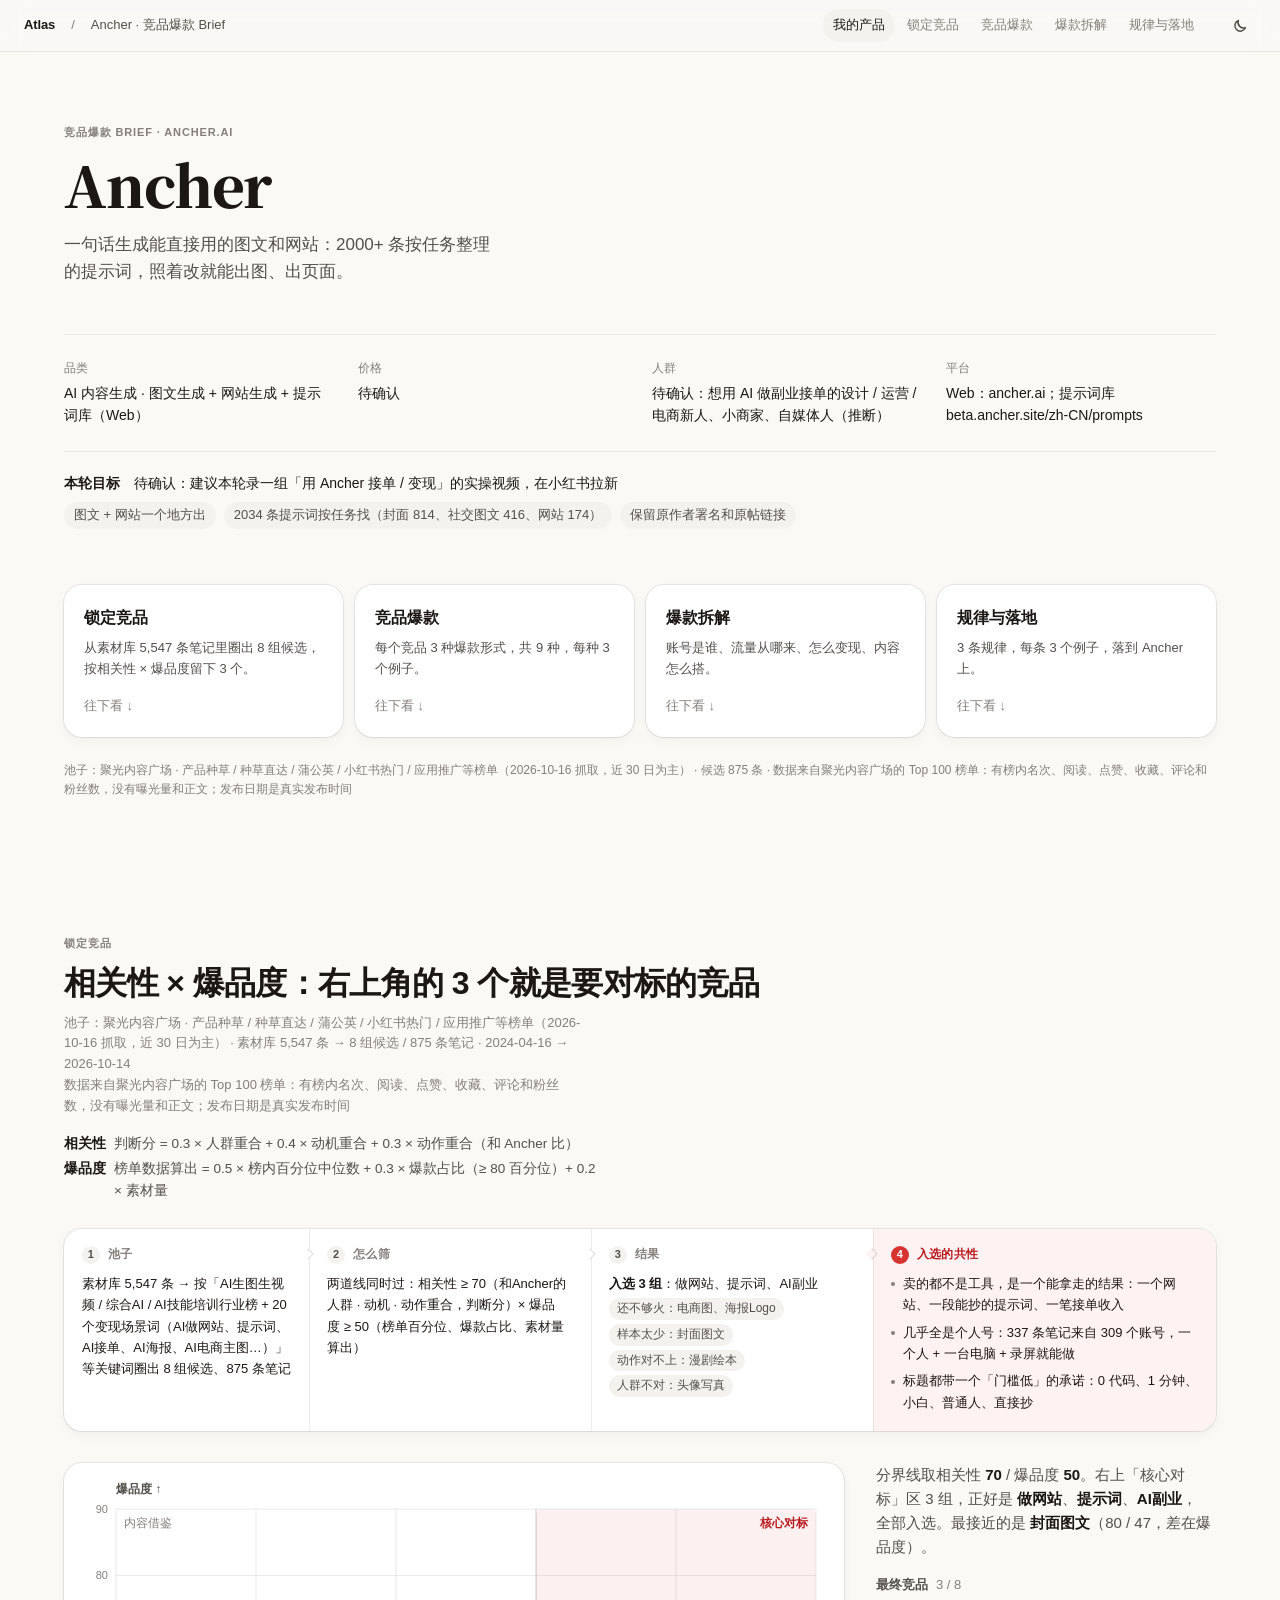
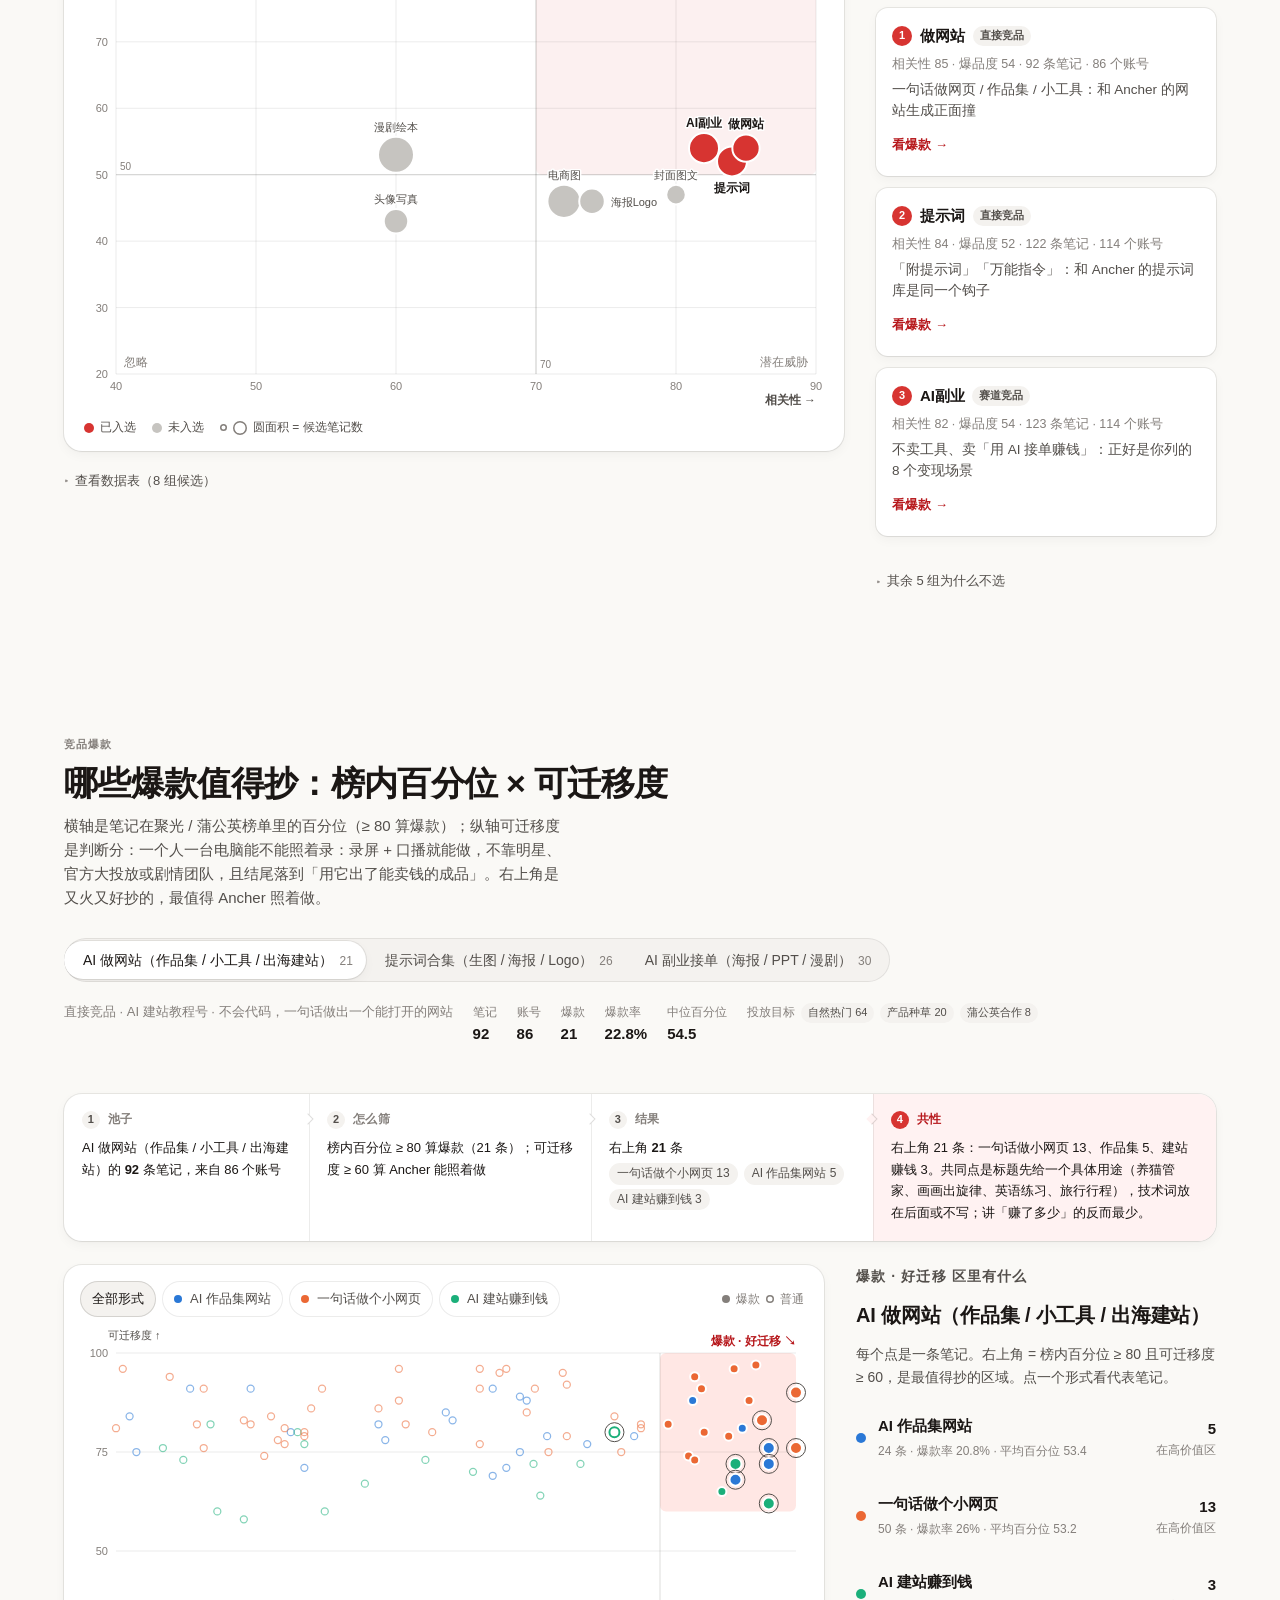
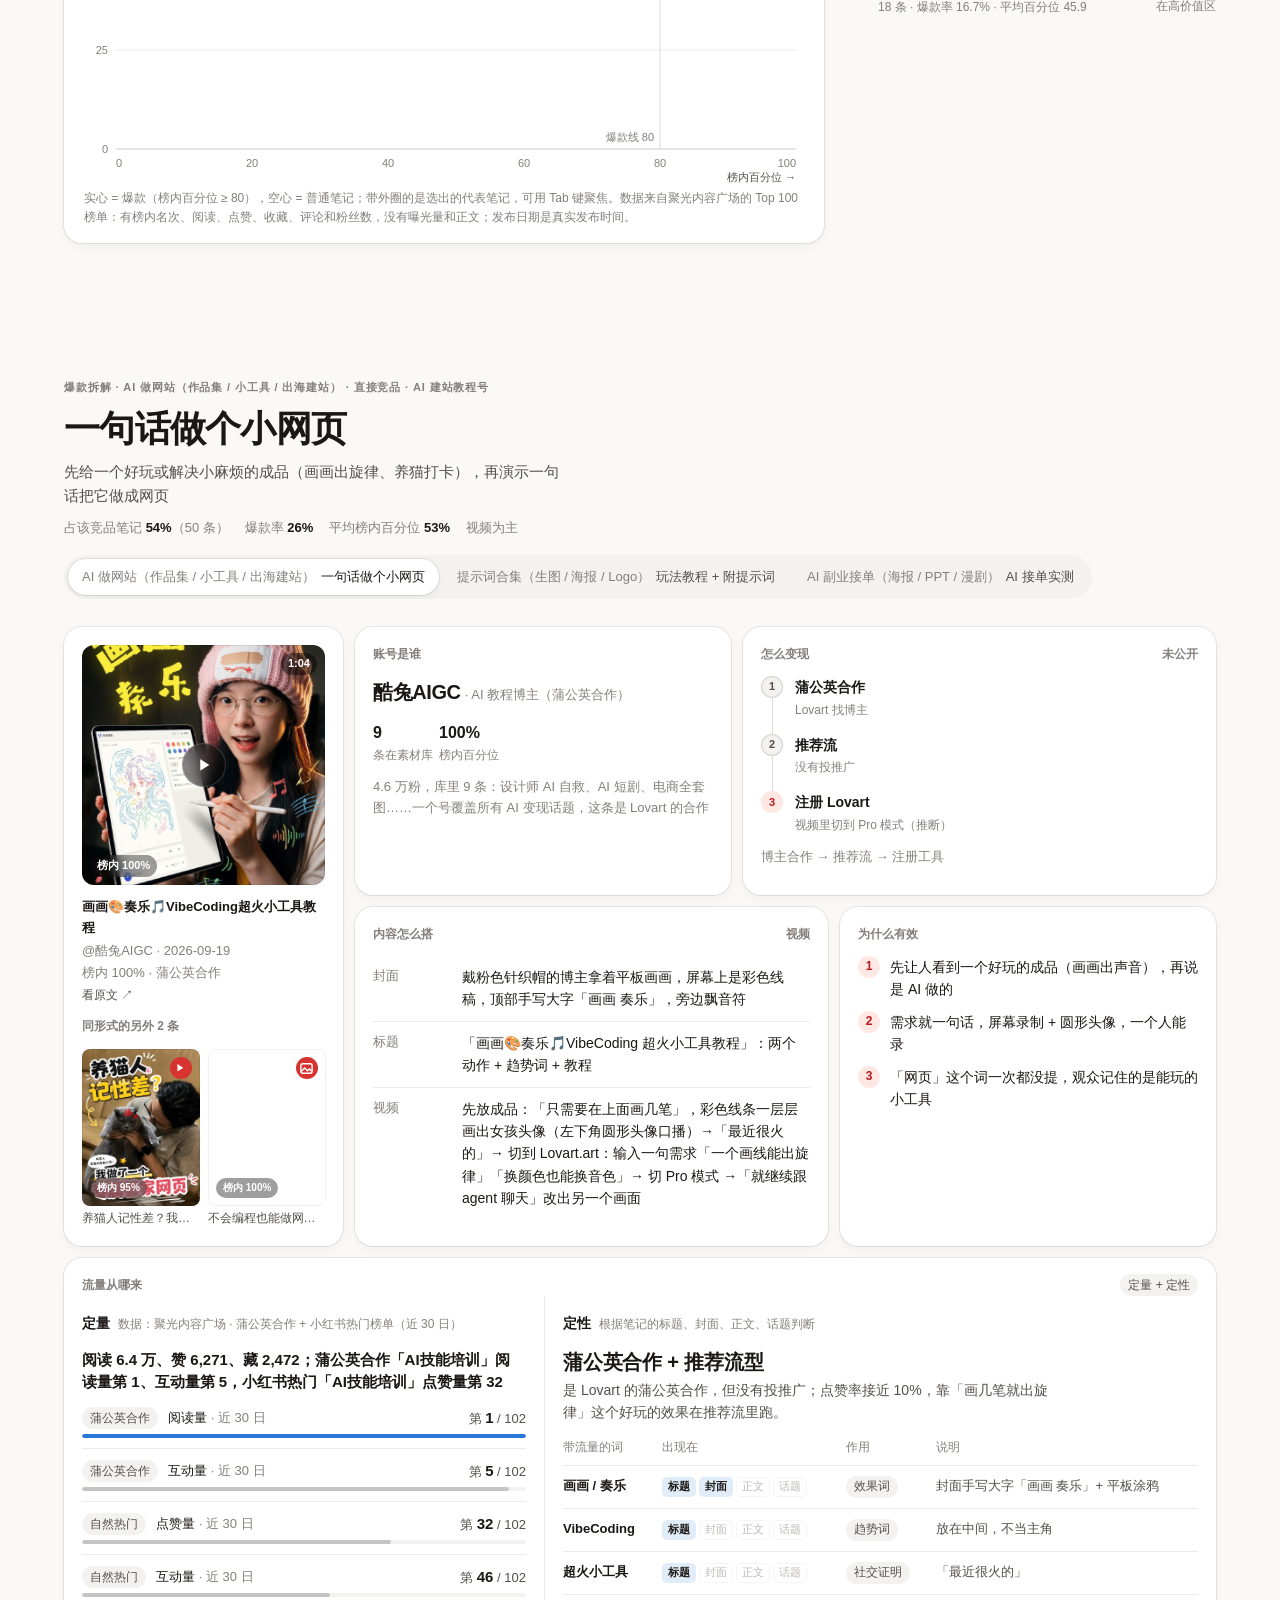
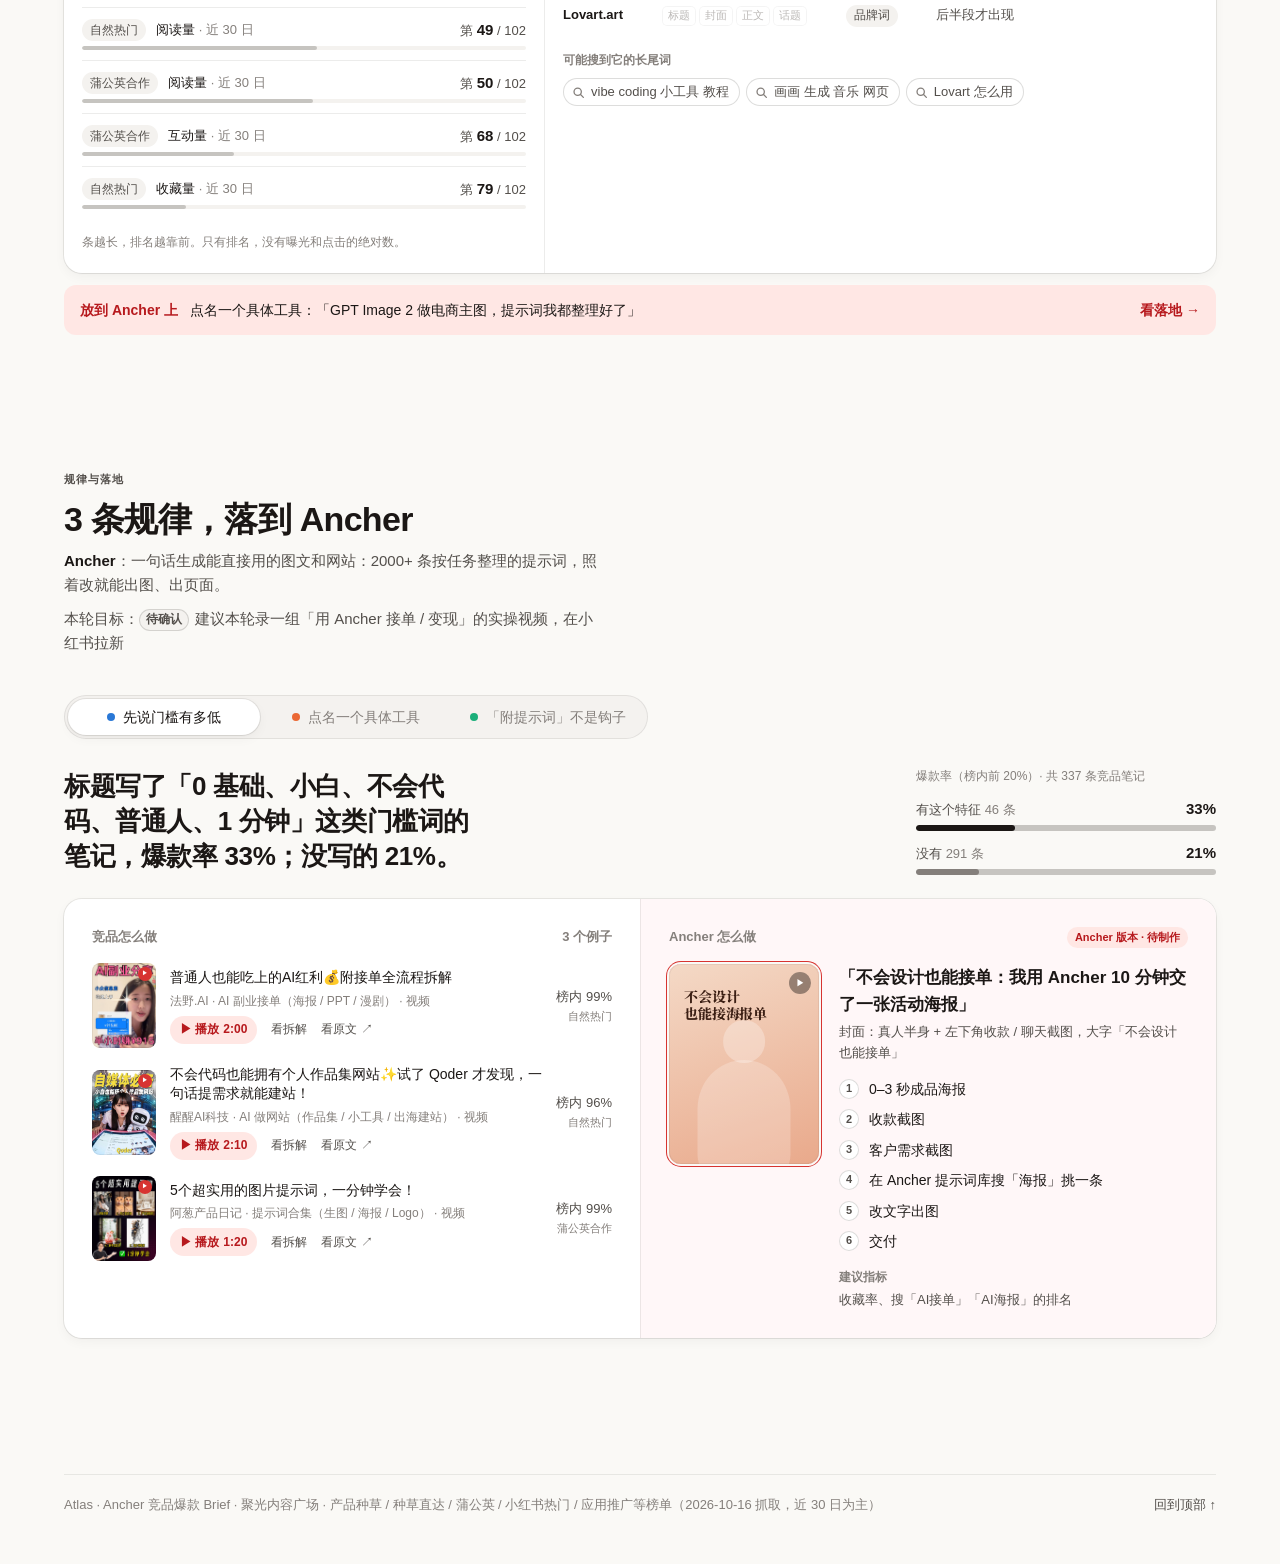
==== commit 18873185: "Let cover-only notes open an enlarged cover in the viewer Notes whose post can no longer be fetched " ====
--- a/site/ancher-gen/index.html
+++ b/site/ancher-gen/index.html
@@ -1197,7 +1197,7 @@
   const sibs = (x) => {
     const rest = x.f.notes.filter((n) => n.id !== x.hero.id).slice(0, 2);
     if (!rest.length) return '';
-    return `<div class="sibs-h">同形式的另外 ${rest.length} 条</div><div class="sibs">${rest.map((n) => `<a href="${esc(n.url)}" target="_blank" rel="noopener" title="${esc(n.title)}"${n.video || n.images?.length ? ` data-view="${n.id}"` : ''}>${cover(n, { play: false })}<span>${esc(n.title)}</span></a>`).join('')}</div>`;
+    return `<div class="sibs-h">同形式的另外 ${rest.length} 条</div><div class="sibs">${rest.map((n) => `<a href="${esc(n.url)}" target="_blank" rel="noopener" title="${esc(n.title)}"${n.video || n.images?.length || n.img ? ` data-view="${n.id}"` : ''}>${cover(n, { play: false })}<span>${esc(n.title)}</span></a>`).join('')}</div>`;
   };
 
   const MAG = '<svg viewBox="0 0 16 16" fill="none" stroke="currentColor" stroke-width="1.6" stroke-linecap="round" aria-hidden="true"><circle cx="7" cy="7" r="4.5"/><path d="M10.5 10.5 14 14"/></svg>';
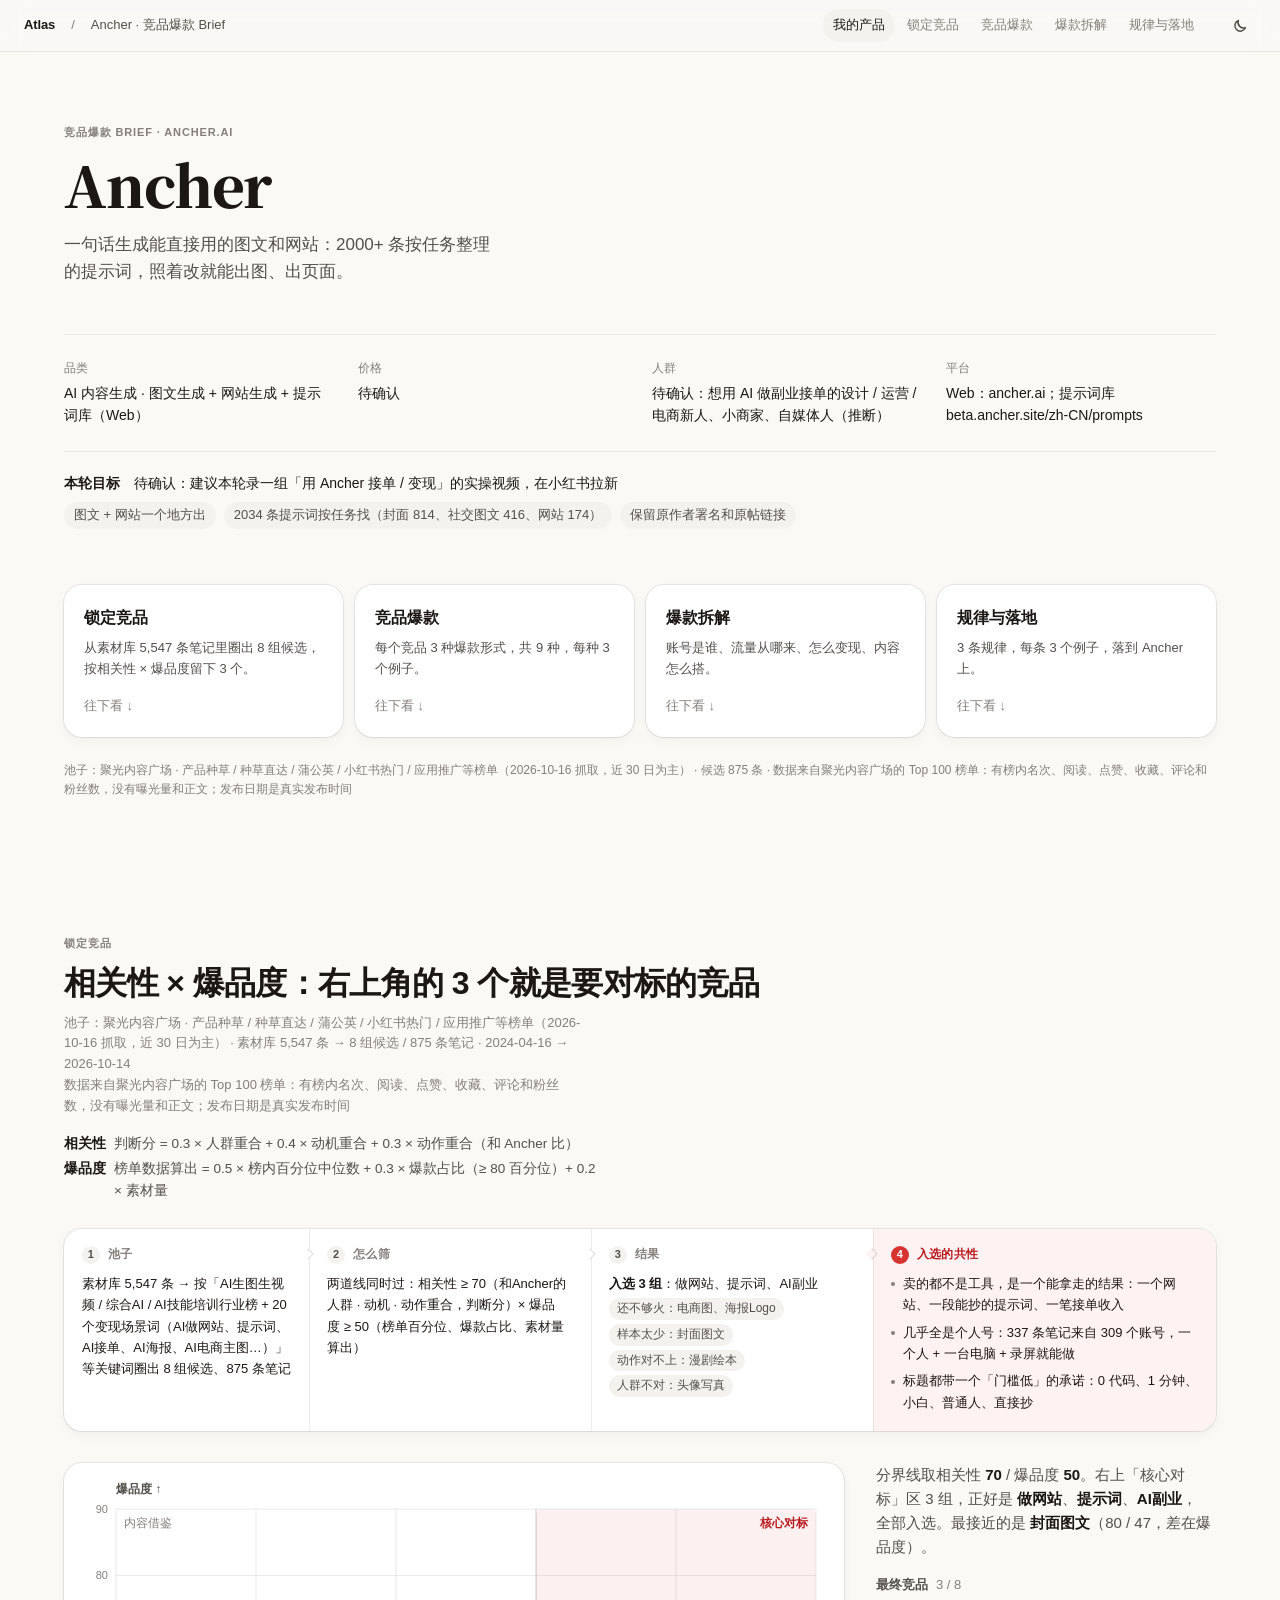
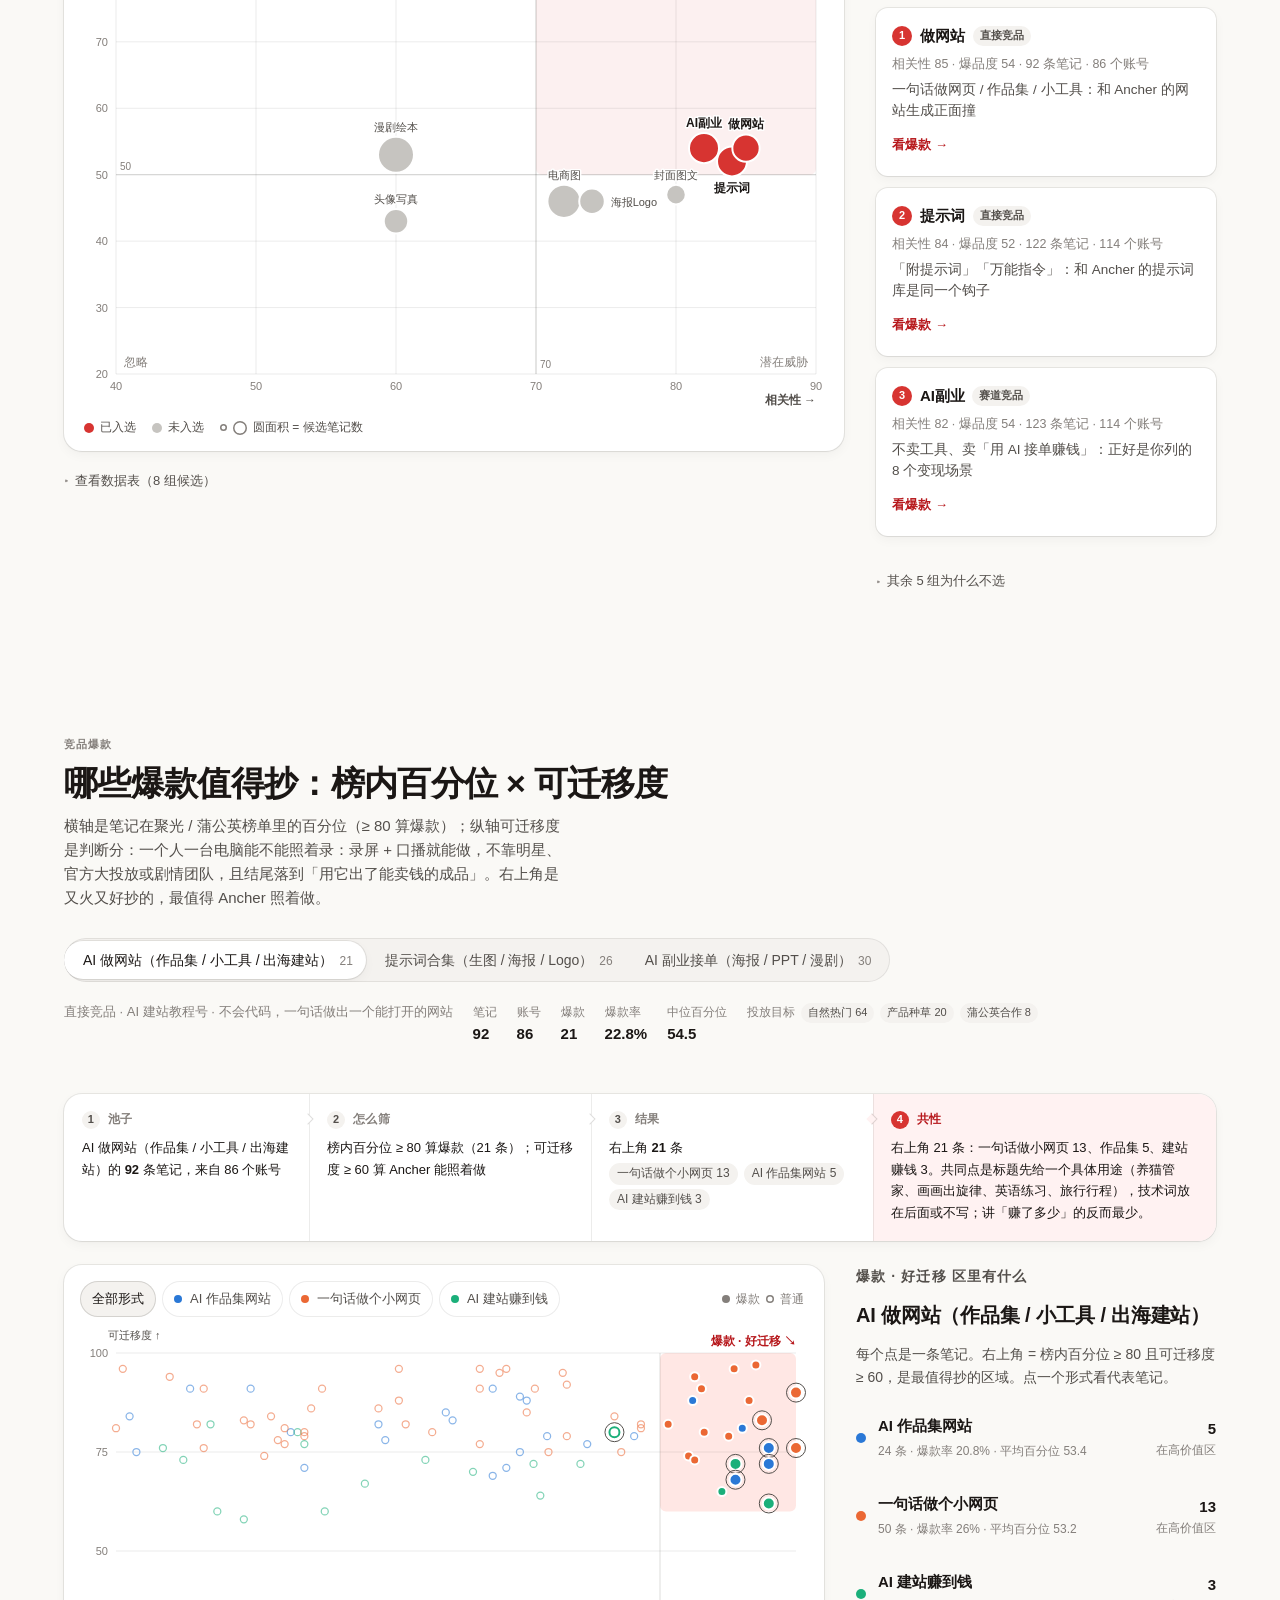
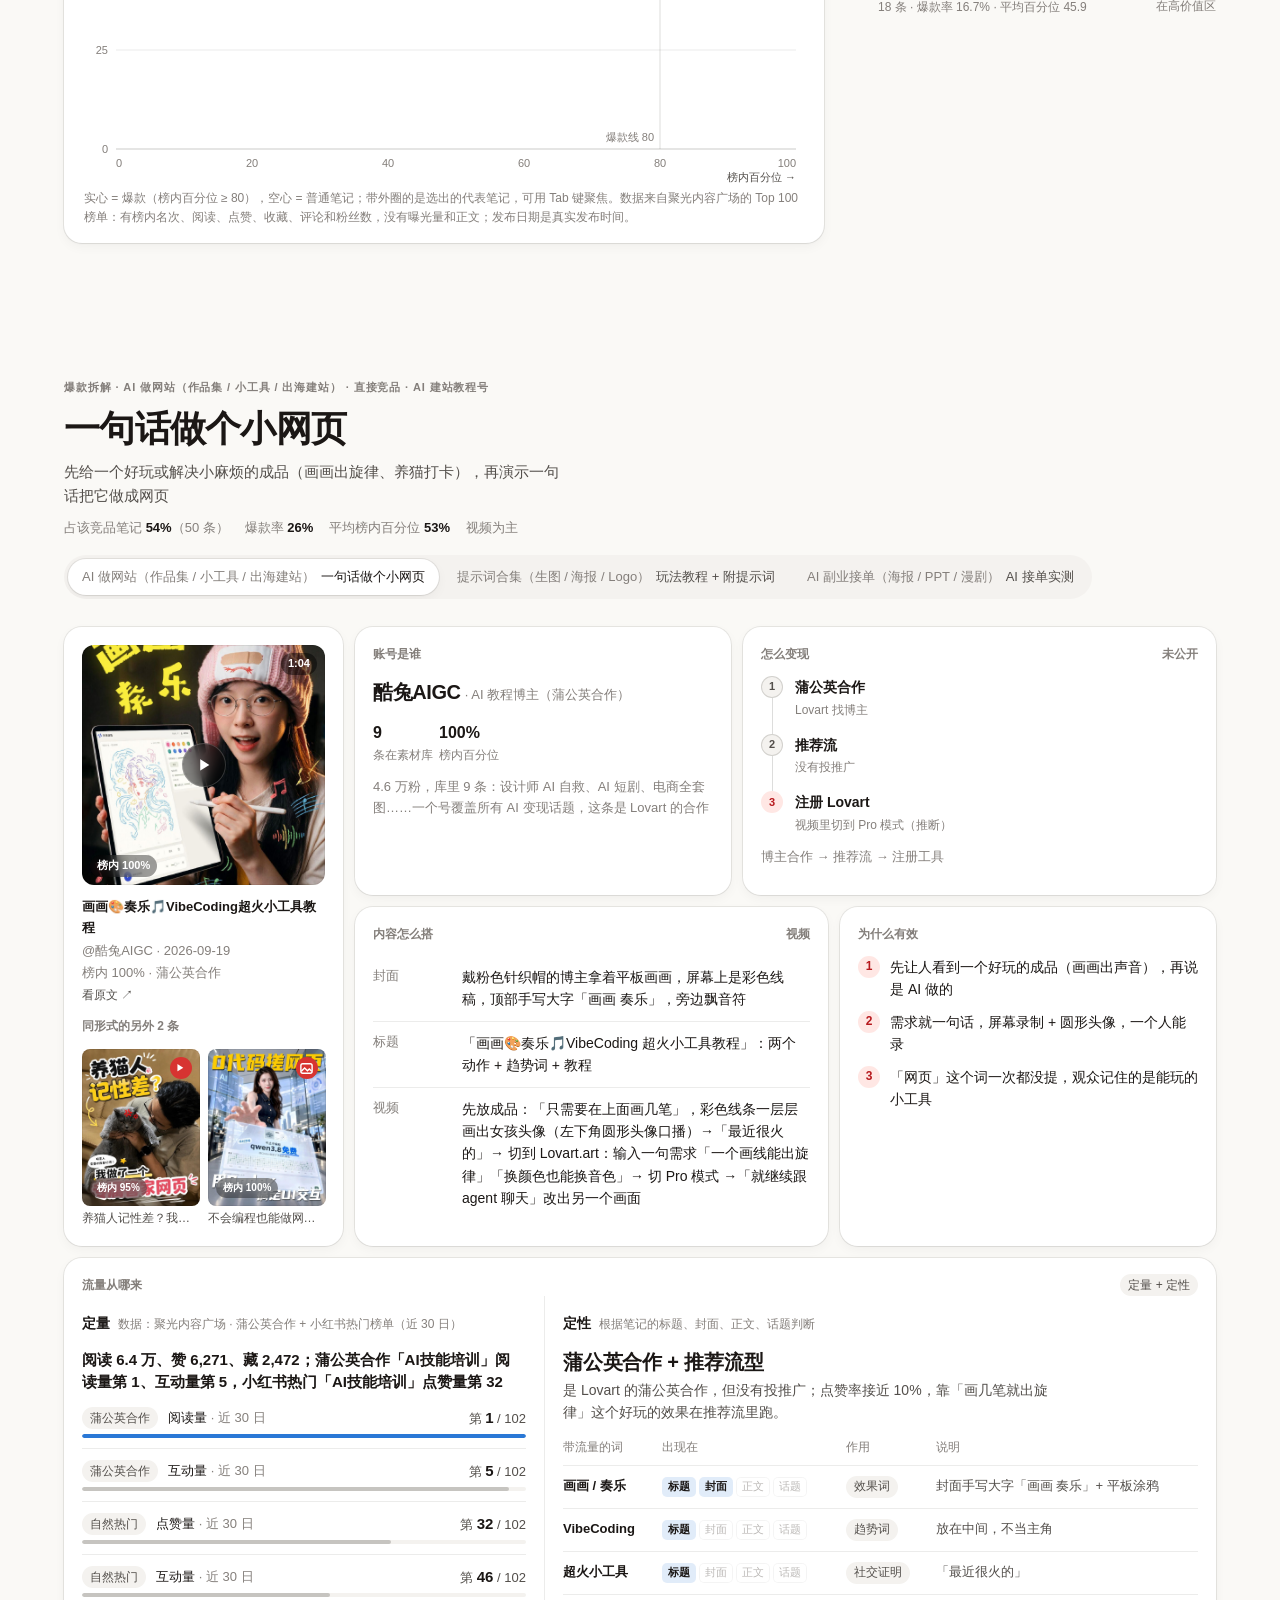
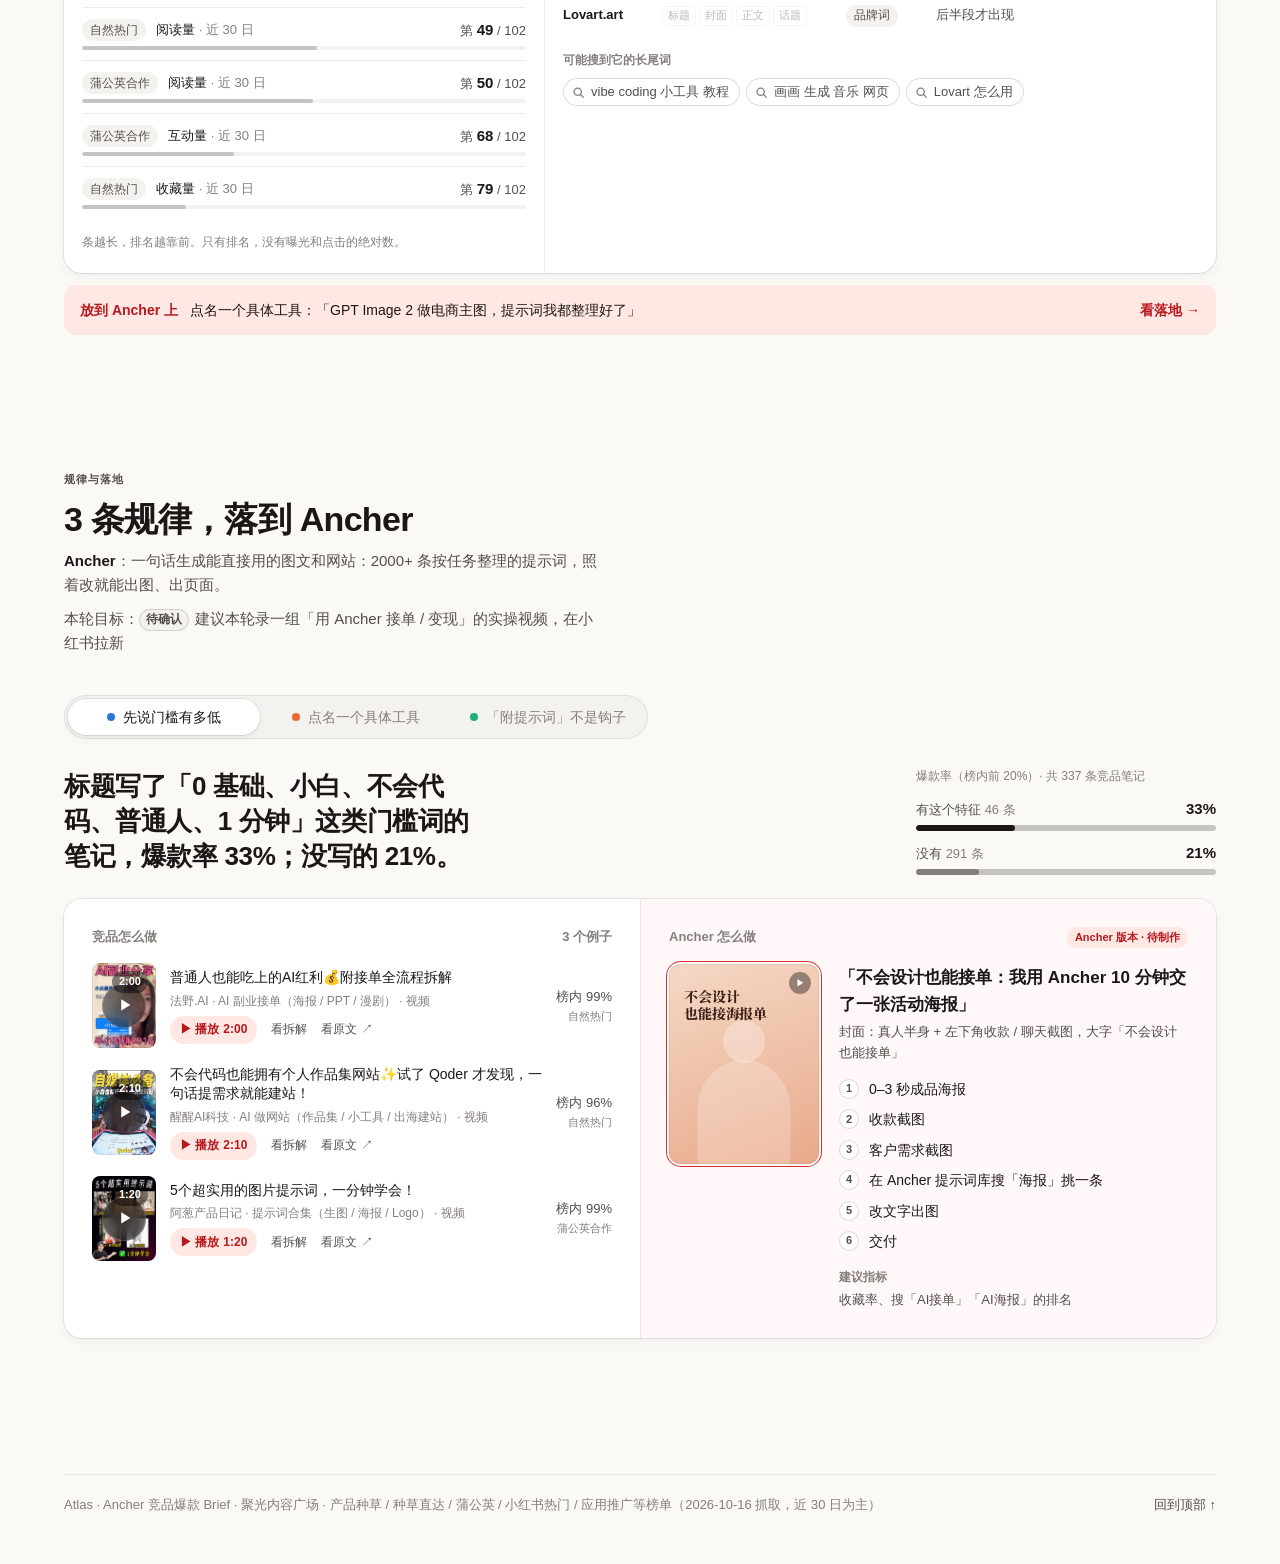
==== commit 406a71b5: "Open notes by clicking the cover itself; version shared assets - The whole cover opens the video / g" ====
--- a/site/ancher-gen/index.html
+++ b/site/ancher-gen/index.html
@@ -5,7 +5,7 @@
 <meta name="viewport" content="width=device-width, initial-scale=1">
 <script>try { const t = localStorage.getItem('atlas-theme'); if (t === 'light' || t === 'dark') document.documentElement.dataset.theme = t; } catch {}</script>
 <title>Atlas Brief</title>
-<link rel="stylesheet" href="../assets/base.css">
+<link rel="stylesheet" href="../assets/base.css?v=d4b5a95c">
 <style>
 
   /* one-page brief frame */
@@ -606,7 +606,7 @@
 </main>
 <footer class="brief-foot"><div><span id="foot-src"></span><a href="#product">回到顶部 ↑</a></div></footer>
 <script src="./data.js"></script>
-<script src="../assets/ui.js"></script>
+<script src="../assets/ui.js?v=aecd60b6"></script>
 <script>document.title = `${window.ATLAS.product.name} Brief`;</script>
 <script>
 // In-page cross-links: <a data-go="hits|teardown|playbook" data-c|data-f|data-law> → switch that section, then scroll to it.
@@ -921,7 +921,7 @@
       <div><dt>平均百分位</dt><dd>${f.avgPct}</dd></div></dl>`;
 
   const nc = (n, fid, i = 0) => `<article class="nc enter" style="--i:${i}">
-      <a href="#teardown" data-go="teardown" data-f="${fid}" class="cv" aria-label="看拆解：${n.title}">${U.cover(n, { play: false })}</a>
+      <div class="nc-cv">${U.cover(n)}</div>
       <div style="display:grid;gap:6px">
         <p class="nc-t">${n.title}</p>
         <p class="nc-m"><span class="acct">${n.account}</span><span>${n.date}</span></p>
@@ -1357,7 +1357,7 @@
         <h3>竞品怎么做 <span class="num">${l.examples.length} 个例子</span></h3>
         ${l.examples.map((id) => { const n = A.notes[id]; return `
           <div class="v2-row">
-            <a class="v2-row-cov" href="#teardown" data-go="teardown" data-f="${n.format}" tabindex="-1" aria-hidden="true">${cover(n, { tag: false, play: false })}</a>
+            <div class="v2-row-cov">${cover(n, { tag: false })}</div>
             <span>
               <a class="v2-row-t" href="#teardown" data-go="teardown" data-f="${n.format}">${n.title}</a>
               <span class="v2-row-m">${n.account} · ${compName(n.competitor)} · ${n.type}</span>
--- a/site/assets/base.css
+++ b/site/assets/base.css
@@ -137,6 +137,7 @@
 
 /* Real cover image (crawled), cropped to the 小红书 3:4 frame */
 .cover-photo { background: var(--surface-2); }
+.cover-open { cursor: zoom-in; }
 .cover-photo img { position: absolute; inset: 0; width: 100%; height: 100%; object-fit: cover; }
 
 /* Simulated note cover (小红书 3:4). Real crawls will swap in <img>. */
